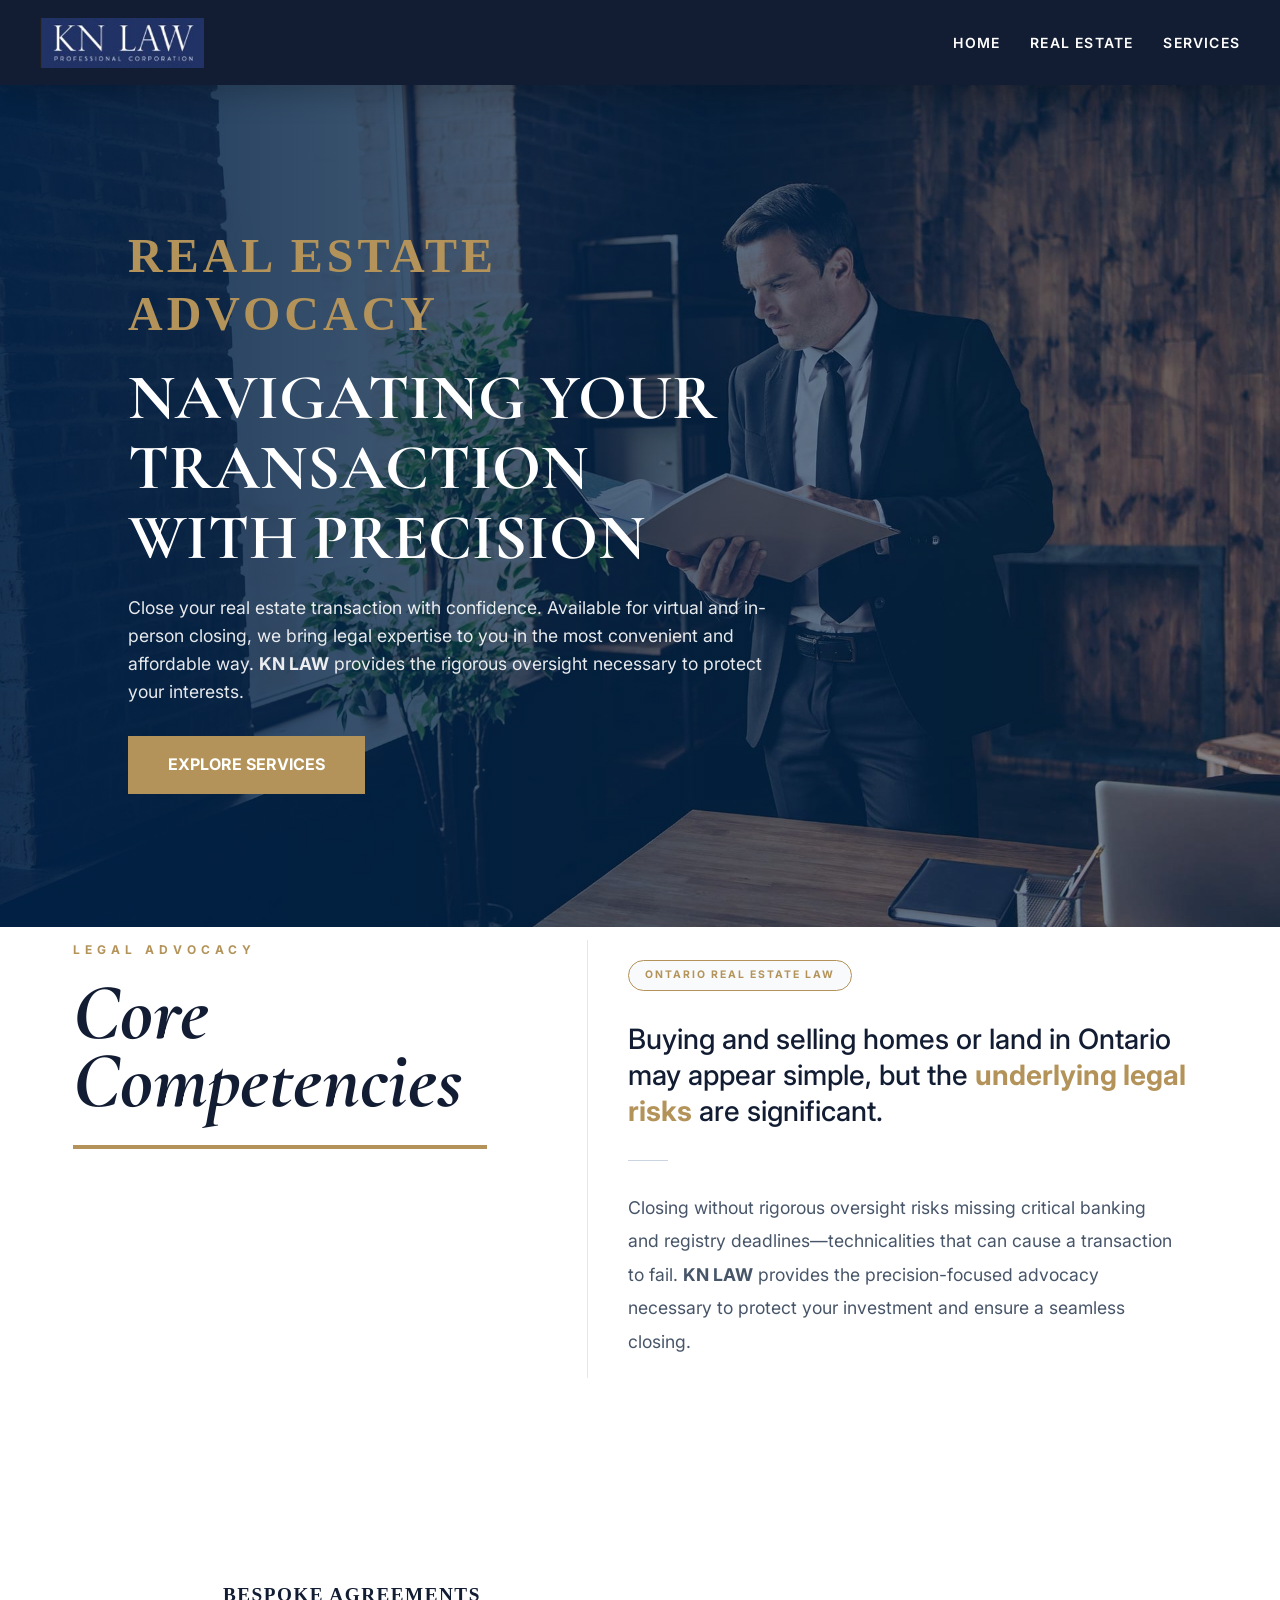
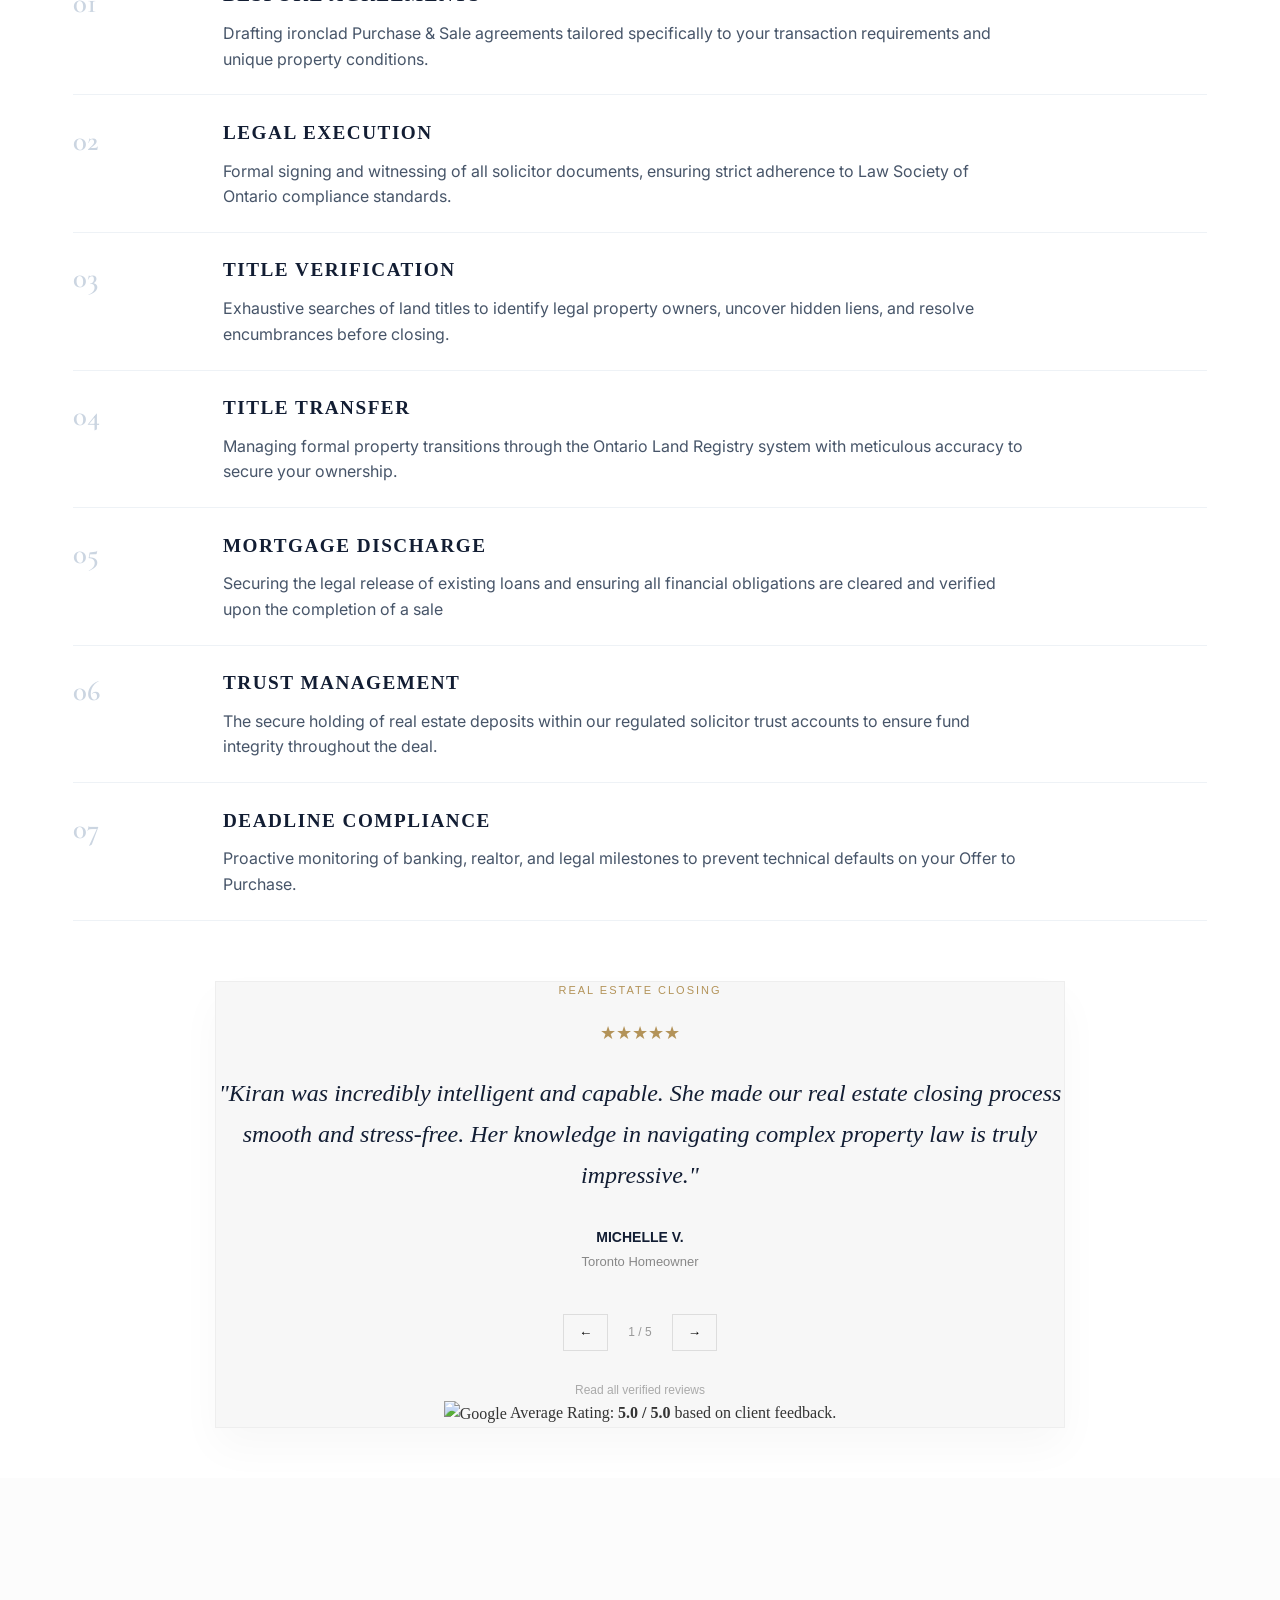
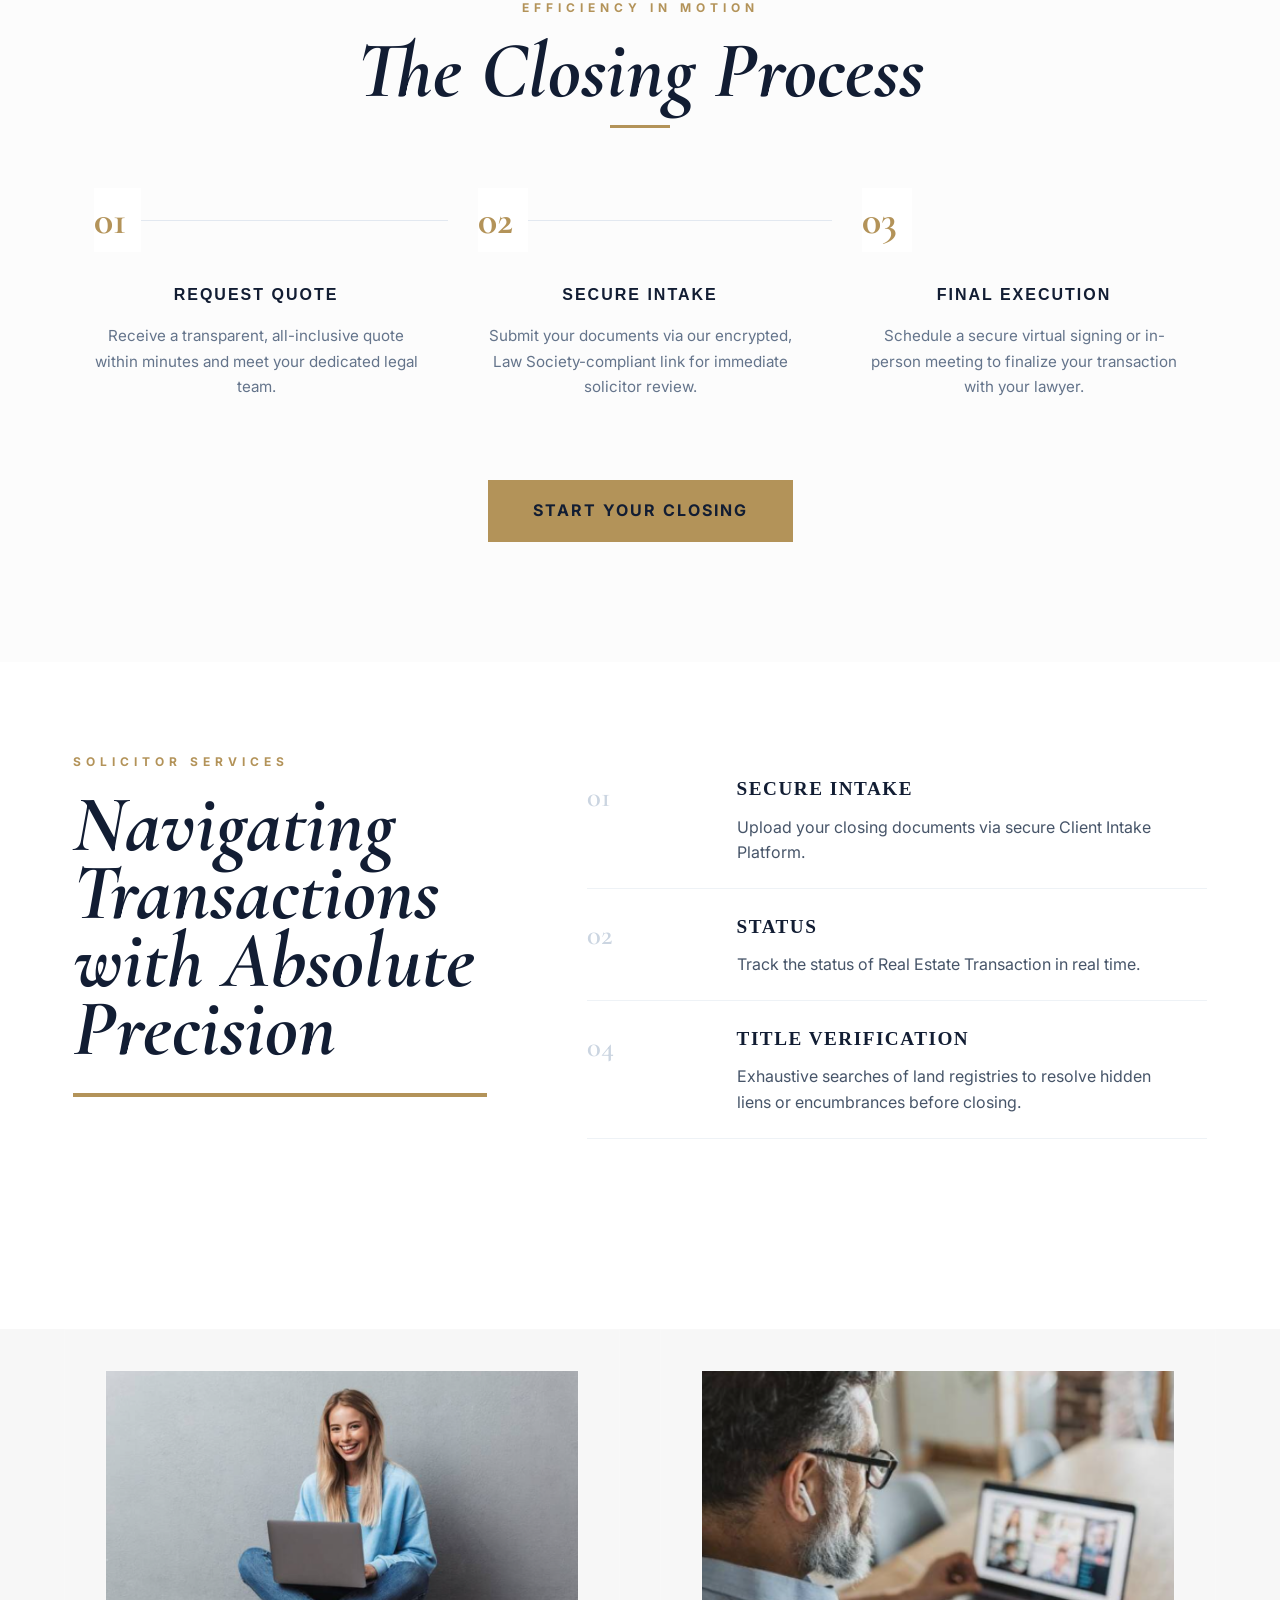
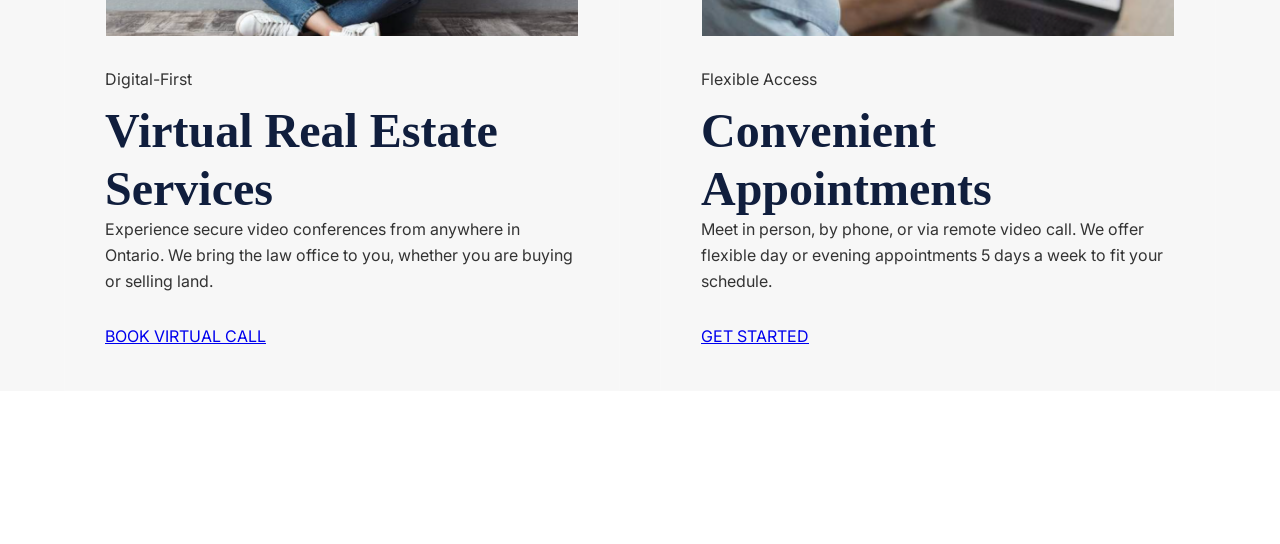
==== realEstate.html @ 0f87c7c1 "Add files via upload" ====
<!DOCTYPE html>
<html lang="en">
   <head>
      <meta charset="UTF-8">
    <meta name="viewport" content="width=device-width, initial-scale=1.0">
      <title>Real Estate | KN LAW | Advocacy & Solicitor Services</title>
      <link rel="stylesheet" href="realEstate.css">
      <link href="https://fonts.googleapis.com/css2?family=Cormorant+Garamond:ital,wght@0,600;1,600&family=Inter:wght@300;400;600;700&display=swap" rel="stylesheet">
   </head>
   <body>

<nav class="solid-navbar">
    <div class="nav-elite-container">
        <a href="index.html" class="nav-brand">
            <img src="newLogo.png" alt="KN Law" class="nav-elite-logo">
        </a>
        <div class="nav-menu-group" id="navigation-hub">
            <ul class="nav-links-horizontal">
                <li><a href="index.html" class="nav-item-elite">Home</a></li>
                <li><a href="realEstate.html" class="nav-item-elite active">Real Estate</a></li>
                <li><a href="services.html" class="nav-item-elite">Services</a></li>
            </ul>
        </div>
        <div class="menu-toggle" id="mobile-trigger">
            <span class="bar"></span>
            <span class="bar"></span>
            <span class="bar"></span>
        </div>
    </div>
</nav>

      <section class="hero-container">
         <div class="hero-image-wrapper" style="background-image: url('image.jpg');">
            <div class="hero-overlay">
               <div class="hero-text-content">
                  <h2 class="gold-subtitle">REAL ESTATE ADVOCACY</h2>
                  <h1 class="hero-title">NAVIGATING YOUR TRANSACTION <br> WITH PRECISION</h1>
                  <p class="hero-description">
                     Close your real estate transaction with confidence. Available for virtual and in-person closing, we bring legal expertise to you in the most convenient and affordable way.
                     <strong>KN LAW</strong> provides the rigorous oversight necessary to protect your interests.
                  </p>
                  <a href="#services" class="cta-button">EXPLORE SERVICES</a>
               </div>
            </div>
         </div>
      </section>
      
     <section id="services" class="premium-services">
    <div class="editorial-container">
        
      <div class="service-intro-grid">
    <div class="intro-left">
        <div class="sticky-title-wrap">
            <span class="eyebrow-accent">Legal Advocacy</span>
            <h2 class="main-title-large">Core <br>Competencies</h2>
            <div class="gold-accent-bar"></div>
        </div>
    </div>

    <div class="intro-right">
        <div class="manifesto-box">
            <div class="legal-disclaimer-pill">Ontario Real Estate Law</div>
            <p class="manifesto-lead">
                Buying and selling homes or land in Ontario may appear simple, but the <span class="text-highlight">underlying legal risks</span> are significant.
            </p>
            <div class="manifesto-divider"></div>
            <p class="manifesto-detail">
                Closing without rigorous oversight risks missing critical banking and registry deadlines—technicalities that can cause a transaction to fail. 
                <strong>KN LAW</strong> provides the precision-focused advocacy necessary to protect your investment and ensure a seamless closing.
            </p>
        </div>
    </div>
</div>

        <div class="competency-rows">
            <div class="editorial-row">
                <div class="row-meta">
                    <span class="row-num">01</span>
                    <span class="row-label"></span>
                </div>
                <div class="row-body">
                    <h3 class="row-title">Bespoke Agreements</h3>
                    <p class="row-text">Drafting ironclad Purchase & Sale agreements tailored specifically to your transaction requirements and unique property conditions.</p>
                </div>
                <div class="row-indicator"></div>
            </div>

            <div class="editorial-row">
                <div class="row-meta">
                    <span class="row-num">02</span>
                    <span class="row-label"></span>
                </div>
                <div class="row-body">
                    <h3 class="row-title">Legal Execution</h3>
                    <p class="row-text">Formal signing and witnessing of all solicitor documents, ensuring strict adherence to Law Society of Ontario compliance standards.</p>
                </div>
                <div class="row-indicator"></div>
            </div>

            <div class="editorial-row">
                <div class="row-meta">
                    <span class="row-num">03</span>
                    <span class="row-label"></span>
                </div>
                <div class="row-body">
                    <h3 class="row-title">Title Verification</h3>
                    <p class="row-text">Exhaustive searches of land titles to identify legal property owners, uncover hidden liens, and resolve encumbrances before closing.</p>
                </div>
                <div class="row-indicator"></div>
            </div>

            <div class="editorial-row">
                <div class="row-meta">
                    <span class="row-num">04</span>
                    <span class="row-label"></span>
                </div>
                <div class="row-body">
                    <h3 class="row-title">Title Transfer</h3>
                    <p class="row-text">Managing formal property transitions through the Ontario Land Registry system with meticulous accuracy to secure your ownership.</p>
                </div>
                <div class="row-indicator"></div>
            </div>

            <div class="editorial-row">
                <div class="row-meta">
                    <span class="row-num">05</span>
                    <span class="row-label"></span>
                </div>
                <div class="row-body">
                    <h3 class="row-title">Mortgage Discharge</h3>
                    <p class="row-text">Securing the legal release of existing loans and ensuring all financial obligations are cleared and verified upon the completion of a sale</p>
                </div>
                <div class="row-indicator"></div>
            </div>
             <div class="editorial-row">
                <div class="row-meta">
                    <span class="row-num">06</span>
                    <span class="row-label"></span>
                </div>
                <div class="row-body">
                    <h3 class="row-title">Trust Management</h3>
                    <p class="row-text">The secure holding of real estate deposits within our regulated solicitor trust accounts to ensure fund integrity throughout the deal.</p>
                </div>
                <div class="row-indicator"></div>
            </div>
            <div class="editorial-row">
                <div class="row-meta">
                    <span class="row-num">07</span>
                    <span class="row-label"></span>
                </div>
                <div class="row-body">
                    <h3 class="row-title">Deadline Compliance</h3>
                    <p class="row-text">Proactive monitoring of banking, realtor, and legal milestones to prevent technical defaults on your Offer to Purchase.</p>
                </div>
                <div class="row-indicator"></div>
            </div>
        </div>
    </div>
</section>

<section class="kn-review-wrapper">
    <div class="kn-slider">
    <div class="kn-slide active">

        <div class="kn-badge">Real Estate Closing</div>
        <div class="kn-stars">★★★★★</div>
        <p class="kn-quote">"Kiran was incredibly intelligent and capable. She made our real estate closing process smooth and stress-free. Her knowledge in navigating complex property law is truly impressive."</p>
        <div class="kn-author">
            <strong>Michelle V.</strong>
            <span>Toronto Homeowner</span>
        </div>
    </div>

    <div class="kn-slide">
        <div class="kn-badge">Client Support</div>
        <div class="kn-stars">★★★★★</div>
        <p class="kn-quote">"The team showed an exceptional service attitude. They were patient, attentive, and showed genuine concern for our best interests throughout the entire legal process."</p>
        <div class="kn-author">
            <strong>Robert & Sarah H.</strong>
            <span>First-time Buyers</span>
        </div>
    </div>

    <div class="kn-slide">
        <div class="kn-badge">Legal Consultation</div>
        <div class="kn-stars">★★★★★</div>
        <p class="kn-quote">"Transparent pricing with no hidden charges. We walked out of our meeting with complete peace of mind, knowing exactly what we were paying for. Highly professional."</p>
        <div class="kn-author">
            <strong>James L.</strong>
            <span>Property Investor</span>
        </div>
    </div>

    <div class="kn-slide">
        <div class="kn-badge">Transaction Management</div>
        <div class="kn-stars">★★★★★</div>
        <p class="kn-quote">"Outstanding communication. Every email was answered promptly, and they kept us updated at every stage of our closing. You aren't just a file number here."</p>
        <div class="kn-author">
            <strong>David P.</strong>
            <span>Commercial Client</span>
        </div>
    </div>

    <div class="kn-slide">
        <div class="kn-badge">Verified Client</div>
        <div class="kn-stars">★★★★★</div>
        <p class="kn-quote">"Reliable, professional, and thorough. KN Law Services is easily the most trustworthy firm I've worked with in Ontario for real estate matters."</p>
        <div class="kn-author">
            <strong>Elena M.</strong>
            <span>Brampton, ON</span>
        </div>
    </div>
</div>

    <div class="kn-nav">
        <button id="prev" aria-label="Previous">←</button>
        <span id="slide-number">1 / 5</span>
        <button id="next" aria-label="Next">→</button>
    </div>

    <a href="https://knlegalservices.com/about-kn-law-real-estate/" class="kn-source-link">
        Read all verified reviews
    </a>
    <div class="review-verification">
    <img src="google-logo.png" alt="Google" style="width:20px; vertical-align:middle;">
    <span>Average Rating: <strong>5.0 / 5.0</strong> based on client feedback.</span>
    <br>
</div>
</section>

     <section class="process-section">
    <div class="editorial-container">
        <div class="center-head">
            <span class="eyebrow-accent">Efficiency in Motion</span>
            <h2 class="main-title-large center-text">The Closing Process</h2>
            <div class="gold-line-center"></div>
        </div>

        <div class="process-timeline-grid">
            <div class="p-card-premium">
                <div class="p-header">
                    <span class="p-number">01</span>
                    <div class="p-connector"></div>
                </div>
                <div class="p-body">
                    <h4 class="p-title">Request Quote</h4>
                    <p class="p-text">Receive a transparent, all-inclusive quote within minutes and meet your dedicated legal team.</p>
                </div>
            </div>

            <div class="p-card-premium">
                <div class="p-header">
                    <span class="p-number">02</span>
                    <div class="p-connector"></div>
                </div>
                <div class="p-body">
                    <h4 class="p-title">Secure Intake</h4>
                    <p class="p-text">Submit your documents via our encrypted, Law Society-compliant link for immediate solicitor review.</p>
                </div>
            </div>

            <div class="p-card-premium">
                <div class="p-header">
                    <span class="p-number">03</span>
                </div>
                <div class="p-body">
                    <h4 class="p-title">Final Execution</h4>
                    <p class="p-text">Schedule a secure virtual signing or in-person meeting to finalize your transaction with your lawyer.</p>
                </div>
            </div>
        </div>

        <div class="cta-area-centered">
            <a href="#contact" class="btn-gold-filled">START YOUR CLOSING</a>
        </div>
    </div>
</section>

<section id="services" class="premium-services">
    <div class="editorial-container">
        <div class="service-intro-grid">
            <div class="intro-left">
                <span class="eyebrow-accent">Solicitor Services</span>
                <h2 class="main-title-large">Navigating Transactions <br>with Absolute Precision</h2>
                <div class="gold-accent-bar"></div>
            </div>
            
            <div class="competency-list-wrap">
                <div class="editorial-row">
                    <div class="row-meta"><span class="row-num">01</span></div>
                    <div class="row-body">
                        <h3 class="row-title">Secure Intake</h3>
                        <p class="row-text">Upload your closing documents via secure Client Intake Platform.</p>
                    </div>
                    <div class="row-indicator"></div>
                </div>

                <div class="editorial-row">
                    <div class="row-meta"><span class="row-num">02</span></div>
                    <div class="row-body">
                        <h3 class="row-title">Status</h3>
                        <p class="row-text">Track the status of Real Estate Transaction in real time.</p>
                    </div>
                    <div class="row-indicator"></div>
                </div>

                <div class="editorial-row">
                    <div class="row-meta"><span class="row-num">04</span></div>
                    <div class="row-body">
                        <h3 class="row-title">Title Verification</h3>
                        <p class="row-text">Exhaustive searches of land registries to resolve hidden liens or encumbrances before closing.</p>
                    </div>
                    <div class="row-indicator"></div>
                </div>
            </div>
        </div>
    </div>
</section>
<section id="virtual-services" class="appointments-section">
    <div class="editorial-container">
        <div class="appointment-dual-grid">
            
            <div class="appointment-card virtual-focus">
                <div class="card-img-wrap">
                    <img src="Virtual .png" alt="Virtual Real Estate Services" class="card-feature-img">
                </div>
                <div class="card-body-content">
                    <div class="card-badge">Digital-First</div>
                    <h2 class="card-title">Virtual Real Estate Services</h2>
                    <p class="card-text">
                        Experience secure video conferences from anywhere in Ontario. We bring the law office to you, whether you are buying or selling land.
                    </p>
                    <a href="#contact" class="btn-gold-outline">BOOK VIRTUAL CALL</a>
                </div>
            </div>

            <div class="appointment-card schedule-focus">
                <div class="card-img-wrap">
                    <img src="Convenient .png" alt="Convenient Legal Appointments" class="card-feature-img">
                </div>
                <div class="card-body-content">
                    <div class="card-badge">Flexible Access</div>
                    <h2 class="card-title">Convenient Appointments</h2>
                    <p class="card-text">
                        Meet in person, by phone, or via remote video call. We offer flexible day or evening appointments 5 days a week to fit your schedule.
                    </p>
                    <a href="#contact" class="btn-gold-outline">GET STARTED</a>
                </div>
            </div>
        </div>
    </div>
</section>

      <script src="realEstate.js"></script>
   </body>
</html>
---- realEstate.css ----
/* 1. BRAND VARIABLES & RESET */
:root {
    --kn-navy: #002147;
    --kn-gold: #c5a059;
    --kn-white: #ffffff;
    --kn-bg: #f8fafc;
    --kn-border: #e2e8f0;
    --text-muted: #64748b;
}

* {
    box-sizing: border-box;
}

body { 
    margin: 0; 
    padding: 0; 
    font-family: 'Inter', sans-serif; 
    color: var(--kn-navy); 
    line-height: 1.6; 
    overflow-x: hidden;
}
/* --- RESPONSIVE REFINEMENTS --- */
/* --- SYSTEM STATES --- */

/* Scrolled Navbar Style */
.solid-navbar.scrolled {
    background: rgba(0, 33, 71, 0.98) !important;
    box-shadow: 0 10px 30px rgba(0,0,0,0.2) !important;
}

/* Mobile Menu Slide-in */
@media (max-width: 768px) {
    #navigation-hub {
        position: fixed;
        top: 85px;
        right: -100%; /* Hidden off-screen */
        width: 100%;
        height: calc(100vh - 85px);
        background: var(--kn-navy);
        transition: 0.4s cubic-bezier(0.16, 1, 0.3, 1);
        display: block !important;
    }

    #navigation-hub.active {
        right: 0; /* Slides into view */
    }

    .nav-links-horizontal {
        flex-direction: column;
        padding: 40px;
        gap: 25px;
    }
}

/* Hamburger to X Animation */
.menu-toggle.is-active .bar:nth-child(2) { opacity: 0; }
.menu-toggle.is-active .bar:nth-child(1) { transform: translateY(8px) rotate(45deg); }
.menu-toggle.is-active .bar:nth-child(3) { transform: translateY(-8px) rotate(-45deg); }
@media (max-width: 768px) {
    /* Prevent the 5rem title from overflowing the screen width */
    .main-title-large {
        font-size: 2.8rem !important;
        line-height: 1.1 !important;
    }

    /* Stack the Editorial Rows vertically for better readability */
    .editorial-row {
        grid-template-columns: 1fr !important; /* Change from 80px 1fr */
        padding: 30px 20px !important;
        gap: 10px !important;
    }

    /* Adjust the row number and label for mobile */
    .row-meta {
        flex-direction: row !important;
        align-items: center !important;
        gap: 15px !important;
        margin-bottom: 10px !important;
    }

    /* Ensure the Hero section text isn't too cramped */
    .hero-overlay {
        padding: 0 5% !important;
        justify-content: center !important;
        text-align: center !important;
    }

    /* Adjust Process Timeline spacing */
    .p-card-premium {
        padding: 0 0 40px 0 !important;
        border-bottom: 1px solid var(--kn-border) !important;
    }
    
    .p-card-premium:last-child {
        border-bottom: none !important;
    }
}

/* Fix for very small devices (iPhone SE, etc) */
@media (max-width: 380px) {
    .main-title-large {
        font-size: 2.2rem !important;
    }
    
    .cta-button, .btn-gold-filled {
        width: 100% !important;
        text-align: center !important;
    }
}
/* 2. NAVIGATION (Fixed & Solid) */
.solid-navbar { 
    width: 100%; 
    height: 85px; 
    background: var(--kn-navy); 
    position: fixed; 
    top: 0; 
    z-index: 10000; 
    display: flex; 
    align-items: center; 
    box-shadow: 0 4px 20px rgba(0,0,0,0.1);
}

.nav-elite-container { 
    max-width: 1300px; 
    width: 100%; 
    margin: 0 auto; 
    padding: 0 40px; 
    display: flex; 
    justify-content: space-between; 
    align-items: center; 
}

.nav-elite-logo { height: 50px; width: auto; }

.nav-links-horizontal { 
    display: flex; 
    list-style: none; 
    gap: 35px; 
    margin: 0; 
    padding: 0; 
}

.nav-item-elite { 
    color: white; 
    text-decoration: none; 
    font-weight: 600; 
    font-size: 13px; 
    text-transform: uppercase; 
    letter-spacing: 1.2px; 
    transition: 0.3s ease;
}

.nav-item-elite:hover, .nav-item-elite.active { color: var(--kn-gold); }

/* 3. HERO SECTION */
.hero-container { 
    height: 85vh; 
    margin-top: 85px; 
    position: relative; 
}

.hero-image-wrapper { 
    height: 110%; 
    background-image: url('hehe.jpg'); /* Ensure this file exists */
    background-size: cover; 
    background-position: center; 
}

.hero-overlay { 
    height: 100%; 
    background: linear-gradient(90deg, rgba(0,33,71,0.9) 0%, rgba(0,33,71,0.4) 100%); 
    display: flex; 
    align-items: center; 
    padding: 0 10%; 
}

.hero-text-content { max-width: 650px; color: white; }

.gold-subtitle { 
    color: var(--kn-gold)!important; 
    letter-spacing: 4px; 
    font-size: 0.9rem; 
    font-weight: 700;
}

.hero-title { 
    font-family: 'Cormorant Garamond', serif; 
    font-size: clamp(2.5rem, 5vw, 4rem); 
    line-height: 1.1; 
    margin: 20px 0; 
}

.hero-description { font-size: 1.1rem; opacity: 0.9; margin-bottom: 30px; }

.cta-button { 
    background: var(--kn-gold); 
    color: white; 
    padding: 16px 40px; 
    text-decoration: none; 
    font-weight: 700; 
    display: inline-block;
    transition: 0.3s;
}

.cta-button:hover { background: #a68546; transform: translateY(-2px); }

/* 4. SERVICES GRID (Compact & Professional) */
.compact-services { padding: 100px 10%; background: var(--kn-white); }

.grid-container { 
    display: grid; 
    grid-template-columns: repeat(2, 1fr); 
    gap: 40px; 
    max-width: 1100px;
    margin: 0 auto;
}

.grid-item { 
    border-left: 2px solid var(--kn-border); 
    padding: 15px 30px; 
    transition: 0.3s; 
}

.grid-item:hover { border-left-color: var(--kn-gold); background: #fcfcfc; }

.item-num { 
    font-family: 'Cormorant Garamond', serif; 
    font-size: 1.5rem; 
    color: var(--kn-gold); 
    font-weight: 700;
    margin-right: 15px; 
}

.item-title { font-size: 1rem; text-transform: uppercase; letter-spacing: 1px; font-weight: 700; }

.item-text { font-size: 0.9rem; color: var(--text-muted); margin-top: 5px; }

.highlight-small { 
    background: var(--kn-navy); 
    color: white; 
    padding: 30px; 
    border-radius: 4px; 
    border-left: 4px solid var(--kn-gold);
}

.highlight-small .item-text-light { color: rgba(255,255,255,0.7); font-size: 0.9rem; }

/* 5. HOW IT WORKS (Process) */
.process-section { padding: 100px 10%; text-align: center; background: var(--kn-bg); }

.center-head h2 { font-family: 'Cormorant Garamond', serif; font-size: 2.8rem; margin-bottom: 10px; }

.gold-line { width: 60px; height: 3px; background: var(--kn-gold); margin: 0 auto 50px; }

.process-grid { 
    display: grid; 
    grid-template-columns: repeat(3, 1fr); 
    gap: 40px; 
    max-width: 1200px; 
    margin: 0 auto;
}

.p-card { position: relative; padding: 20px; }

.p-icon { 
    font-size: 4rem; 
    font-family: 'Cormorant Garamond', serif; 
    color: var(--kn-navy); 
    opacity: 0.05; 
    font-weight: 700; 
    position: absolute;
    top: -10px;
    left: 50%;
    transform: translateX(-50%);
}

.p-card h4 { font-size: 1.3rem; margin-bottom: 15px; position: relative; }

.p-card p { font-size: 0.95rem; color: var(--text-muted); }

/* 6. RESPONSIVE ADJUSTMENTS */
@media (max-width: 992px) {
    .grid-container, .process-grid { grid-template-columns: 1fr; }
    .hero-title { font-size: 2.5rem; }
}
/* --- PREMIUM SERVICES: MANDATORY OVERRIDES --- */

/* Container & Intro Layout */
.premium-services { 
    padding: 10px  !important; 
    background: #ffffff !important; 
}

.editorial-container { 
    max-width: 1300px !important; 
    margin: 0 auto !important; 
    padding: 0 5% !important; 
}

.service-intro-grid {
    display: grid !important;
    grid-template-columns: 1fr 1.2fr !important;
    gap: 80px !important;
    margin-bottom: 100px !important;
    align-items: start !important;
}

.eyebrow-accent {
    color: var(--kn-gold) !important;
    text-transform: uppercase !important;
    letter-spacing: 4px !important;
    font-weight: 700 !important;
    font-size: 0.8rem !important;
    display: block !important;
    margin-bottom: 20px !important;
}

.main-title-large {
    font-family: 'Cormorant Garamond', serif !important;
    font-size: 4.5rem !important;
    line-height: 0.95 !important;
    color: var(--kn-navy) !important;
    margin: 0 !important;
}

.manifesto-box { padding-top: 40px !important; }

.manifesto-lead { 
    font-size: 1.4rem !important; 
    color: var(--kn-navy) !important; 
    font-weight: 600 !important; 
    line-height: 1.4 !important; 
    margin-bottom: 20px !important; 
}

.manifesto-detail { 
    font-size: 1.05rem !important; 
    color: #64748b !important; 
    line-height: 1.8 !important; 
}

/* The Competency Rows */
.editorial-row {
    display: grid !important;
    grid-template-columns: 150px 1fr 20px !important;
    padding: 45px 0 !important;
    border-bottom: 1px solid #eef2f6 !important;
    transition: all 0.4s cubic-bezier(0.16, 1, 0.3, 1) !important;
    position: relative !important;
}

.editorial-row:hover {
    padding-left: 30px !important;
    background: #fcfdfe !important;
}

/* Row Meta */
.row-meta { 
    display: flex !important; 
    flex-direction: column !important; 
    gap: 5px !important; 
}

.row-num { 
    font-family: 'Cormorant Garamond', serif !important; 
    font-size: 1.8rem !important; 
    color: #cbd5e1 !important; 
    font-weight: 600 !important; 
}

.row-label { 
    font-size: 0.7rem !important; 
    text-transform: uppercase !important; 
    letter-spacing: 2px !important; 
    color: #94a3b8 !important; 
    font-weight: 700 !important; 
}

.editorial-row:hover .row-num { 
    color: var(--kn-gold) !important; 
}

/* Row Body */
.row-title { 
    font-size: 1.2rem !important; 
    text-transform: uppercase !important; 
    letter-spacing: 1.5px !important; 
    margin: 0 0 10px 0 !important; 
    font-weight: 700 !important; 
    color: var(--kn-navy) !important; 
}

.row-text { 
    font-size: 1rem !important; 
    color: #475569 !important; 
    margin: 0 !important; 
    max-width: 800px !important; 
}

/* Row Indicator */
.row-indicator { 
    width: 4px !important; 
    height: 0% !important; 
    background: var(--kn-gold) !important; 
    transition: 0.4s !important; 
    position: absolute !important; 
    left: 0 !important; 
    top: 0 !important; 
}

.editorial-row:hover .row-indicator { 
    height: 100% !important; 
}

/* Deadline Compliance Highlight */
.highlight-navy { 
    background: var(--kn-navy) !important; 
    border-bottom: none !important; 
    padding: 50px 30px !important; 
    margin-top: 20px !important; 
}

.highlight-navy .row-num { color: var(--kn-gold) !important; }
.white { color: #ffffff !important; }
.white-muted { color: rgba(255,255,255,0.7) !important; }
.gold-bg { background: var(--kn-gold) !important; }

/* Mobile Optimization */
@media (max-width: 992px) {
    .service-intro-grid { 
        grid-template-columns: 1fr !important; 
        gap: 40px !important; 
    }
    .main-title-large { 
        font-size: 3rem !important; 
    }
    .editorial-row { 
        grid-template-columns: 80px 1fr !important; 
    }
    .row-label { 
        display: none !important;
     }
}
/* Intro Grid Structure */
.service-intro-grid {
    display: grid !important;
    grid-template-columns: 0.8fr 1.2fr !important; /* Asymmetrical balance */
    gap: 100px !important;
    margin-bottom: 120px !important;
    margin-top: 20px;
    align-items: start !important;
    padding: 60px 0 !important;
}

/* Left Sidebar Styles */
.intro-left {
    position: sticky !important;
    top: 150px !important;
}

.eyebrow-accent {
    color: var(--kn-gold) !important;
    text-transform: uppercase !important;
    letter-spacing: 5px !important;
    font-weight: 700 !important;
    font-size: 0.75rem !important;
    margin-bottom: 20px !important;
    display: block !important;
}

.main-title-large {
    font-family: 'Cormorant Garamond', serif !important;
    font-size: 5rem !important; /* Larger for authority */
    line-height: 0.85 !important;
    color: var(--kn-navy) !important;
    margin: 0 !important;
    font-style: italic; /* Adds a touch of traditional solicitor class */
}

.gold-accent-bar {
    height: 4px !important;
    background: var(--kn-gold) !important;
    margin-top: 30px !important;
}

/* Right Content Styles */
.manifesto-box {
    padding: 20px 0 20px 40px !important;
    border-left: 1px solid #e2e8f0 !important; /* The subtle "Legal Line" */
}

.legal-disclaimer-pill {
    display: inline-block !important;
    padding: 6px 16px !important;
    background: var(--kn-bg) !important;
    color: var(--kn-gold) !important;
    border: 1px solid var(--kn-gold) !important;
    font-size: 0.65rem !important;
    font-weight: 700 !important;
    text-transform: uppercase !important;
    letter-spacing: 2px !important;
    margin-bottom: 30px !important;
    border-radius: 50px !important;
}

.manifesto-lead {
    font-size: 1.75rem !important; /* Punchy and readable */
    color: var(--kn-navy) !important;
    font-weight: 500 !important;
    line-height: 1.3 !important;
    margin-bottom: 30px !important;
}

.text-highlight {
    color: var(--kn-gold) !important;
    font-weight: 700 !important;
}

.manifesto-divider {
    width: 40px !important;
    height: 1px !important;
    background: #cbd5e1 !important;
    margin-bottom: 30px !important;
}

.manifesto-detail {
    font-size: 1.1rem !important;
    color: #475569 !important;
    line-height: 1.9 !important;
    max-width: 550px !important;
}

/* Mobile Responsive Fix */
@media (max-width: 1024px) {
    .service-intro-grid {
        grid-template-columns: 1fr !important;
        gap: 50px !important;
    }
    .manifesto-box {
        padding-left: 0 !important;
        border-left: none !important;
        border-top: 1px solid #e2e8f0 !important;
        padding-top: 40px !important;
    }
    .main-title-large {
        font-size: 3.5rem !important;
    }
}
/* --- DIMENSION & SYMMETRY FIXES --- */

.appointment-dual-grid {
    display: grid !important;
    grid-template-columns: 1fr 1fr !important;
    gap: 40px !important;
    align-items: stretch !important; /* Forces cards to be equal height */
}

.appointment-card {
    display: flex !important;
    flex-direction: column !important;
    padding: 40px !important; /* Slightly reduced for better inner symmetry */
    background: rgba(255, 255, 255, 0.03) !important;
    border: 1px solid rgba(255, 255, 255, 0.1) !important;
    height: 100% !important; /* Ensures background fills the grid space */
}

.card-img-wrap {
    width: 100% !important;
    /* This creates a perfect professional landscape ratio (16:9) */
    aspect-ratio: 16 / 9 !important; 
    overflow: hidden !important;
    margin-bottom: 30px !important;
    border: 1px solid rgba(255, 255, 255, 0.1) !important;
}

.card-feature-img {
    width: 100% !important;
    height: 100% !important;
    object-fit: cover !important; /* Crops image to fill the 16:9 frame without stretching */
    display: block !important;
}

.card-body-content {
    flex-grow: 1 !important; /* Pushes the button to the bottom if text is short */
    display: flex !important;
    flex-direction: column !important;
}

.card-text {
    flex-grow: 1 !important; /* Ensures the gap between text and button is uniform */
    margin-bottom: 30px !important;
}

.card-footer {
    margin-top: auto !important; /* Anchors button to the bottom of the card */
}

/* Maintain mobile stack */
@media (max-width: 992px) {
    .appointment-dual-grid {
        grid-template-columns: 1fr !important;
    }
    .card-img-wrap {
        aspect-ratio: 4 / 3 !important; /* Slightly taller on mobile for better visibility */
    }
}

/* --- PROCESS SECTION UPGRADES --- */
.process-section { padding: 120px 0 !important; background: #fcfcfc !important; }

.center-text { text-align: center !important; }
.gold-line-center { 
    width: 60px !important; 
    height: 3px !important; 
    background: var(--kn-gold) !important; 
    margin: 20px auto 60px !important; 
}

.process-timeline-grid {
    display: grid !important;
    grid-template-columns: repeat(3, 1fr) !important;
    gap: 0 !important; /* Items connected by the line */
    margin-bottom: 80px !important;
}

.p-card-premium { padding: 0 30px !important; position: relative !important; }

.p-header { 
    display: flex !important; 
    align-items: center !important; 
    margin-bottom: 30px !important; 
}

.p-number {
    font-family: 'Cormorant Garamond', serif !important;
    font-size: 2.5rem !important;
    font-weight: 700 !important;
    color: var(--kn-gold) !important;
    background: white !important;
    z-index: 2 !important;
    padding-right: 15px !important;
}

.p-connector {
    flex-grow: 1 !important;
    height: 1px !important;
    background: #e2e8f0 !important;
    margin-right: -30px !important;
}

.p-title {
    font-family: 'Montserrat', sans-serif !important;
    text-transform: uppercase !important;
    letter-spacing: 2px !important;
    font-size: 1rem !important;
    font-weight: 800 !important;
    color: var(--kn-navy) !important;
    margin-bottom: 15px !important;
}

.p-text { color: #64748b !important; line-height: 1.7 !important; font-size: 0.95rem !important; }

/* --- COMPETENCY SECTION REFINEMENT --- */
.highlight-navy-row {
    background: var(--kn-navy) !important;
    margin-top: 20px !important;
    border-radius: 4px !important;
    padding: 40px !important;
}

.white-text { color: #ffffff !important; }
.white-muted { color: rgba(255,255,255,0.7) !important; }
.gold-text { color: var(--kn-gold) !important; }

.cta-area-centered { text-align: center !important; }
.btn-gold-filled {
    background: var(--kn-gold) !important;
    color: var(--kn-navy) !important;
    padding: 18px 45px !important;
    font-weight: 700 !important;
    letter-spacing: 2px !important;
    text-decoration: none !important;
    display: inline-block !important;
    transition: 0.3s !important;
}

.btn-gold-filled:hover { transform: translateY(-3px) !important; box-shadow: 0 10px 20px rgba(0,0,0,0.1) !important; }

/* Mobile Compatibility */
@media (max-width: 992px) {
    .process-timeline-grid { grid-template-columns: 1fr !important; gap: 50px !important; }
    .p-connector { display: none !important; }
}

/* Layout for the body to include icons */
.body-flex {
    display: flex !important;
    justify-content: space-between !important;
    align-items: center !important;
    gap: 20px !important;
}

.text-side { flex: 1 !important; }

/* Icon Styling and Splicing */
.icon-side {
    width: 80px !important;
    height: 80px !important;
    display: flex !important;
    justify-content: center !important;
    align-items: center !important;
    overflow: hidden !important;
}

.competency-icon {
    height: 40px !important; /* Adjust based on icon size */
    width: auto !important;
    filter: grayscale(100%) brightness(0.5) !important; /* Makes icons look premium navy/black */
    transition: 0.4s ease !important;
}

/* Hover effect: Turn icon Gold when row is hovered */
.editorial-row:hover .competency-icon {
    filter: none !important;
    transform: scale(1.1) !important;
}

/* Splicing the Icons from the single image file */
/* If you are using the individual icons, ignore the 'object-position' below */
.shift-middle { object-position: -85px 0 !important; } /* Adjust these px to line up your specific icons */
.shift-right { object-position: -170px 0 !important; }

/* Desktop Spacing */
.editorial-row {
    padding: 30px 0 !important;
    border-bottom: 1px solid #eef2f6 !important;
}

@media (max-width: 768px) {
    .body-flex { flex-direction: column-reverse !important; align-items: flex-start !important; }
    .icon-side { margin-bottom: 15px !important; }
}
:root {
    --kn-navy: #002147;
    --kn-gold: #c5a059;
    --kn-gold-dark: #a68446;
    --kn-white: #ffffff;
    --kn-charcoal: #333333;
    --kn-bg-soft: #f7f7f7;
    --kn-text-main: #333333;
    --kn-text-muted: #666666;
    --kn-shadow: 0 20px 40px rgba(0, 0, 0, 0.05);
    --kn-shadow-lg: 0 25px 50px -12px rgba(0, 0, 0, 0.15);
    --kn-transition: all 0.3s cubic-bezier(0.4, 0, 0.2, 1);
    --kn-radius: 4px;
    --kn-hero-overlay: linear-gradient(rgba(0, 33, 71, 0.85), rgba(0, 33, 71, 0.7));
    --section-spacing: 40px;
    --container-padding: 20px;
    --nav-solid-bg: #002147;
    --nav-item-color: #ffffff;
    --nav-accent-gold: #c5a059;
    --nav-height-fixed: 85px
    --primary-dark: #1a252f;
    --gold: #c5a059;
    --gold-hover: #b38f4d;
    --light-gray: #f8f9fa;
    --text-main: #333;
    --white: #ffffff;

}
/* --- GLOBAL MOBILE FIXES --- */
@media (max-width: 992px) {
    /* This ensures the menu stays hidden until 'active' is added */
    .nav-menu-group {
        position: fixed !important;
        right: -100% !important; 
        top: 85px !important;
        flex-direction: column !important;
        background-color: var(--kn-navy) !important;
        width: 100% !important;
        height: calc(100vh - 85px) !important;
        transition: 0.4s ease-in-out !important;
        z-index: 9999 !important;
    }

    /* This is the missing piece that brings the menu onto the screen */
    .nav-menu-group.active {
        right: 0 !important;
    }
}
/* 1. Mobile Navigation & Hamburger */
.menu-toggle {
    display: none;
    flex-direction: column;
    cursor: pointer;
    gap: 6px;
    z-index: 10001;
}

.bar {
    width: 25px;
    height: 3px;
    background-color: var(--kn-white);
    transition: 0.3s ease;
}

@media (max-width: 992px) {
    .menu-toggle { display: flex !important; }

    .nav-menu-group {
        position: fixed !important;
        right: -100% !important; /* Start off-screen */
        top: 85px !important;
        flex-direction: column !important;
        background-color: var(--kn-navy) !important;
        width: 100% !important;
        height: calc(100vh - 85px) !important;
        transition: 0.4s cubic-bezier(0.16, 1, 0.3, 1) !important;
        padding: 40px 0 !important;
        justify-content: flex-start !important;
    }

    .nav-menu-group.active {
        right: 0 !important; /* Slide in */
    }

    .nav-links-horizontal {
        flex-direction: column !important;
        align-items: center !important;
        gap: 30px !important;
    }

    /* Hamburger Animation to 'X' */
    .menu-toggle.is-active .bar:nth-child(2) { opacity: 0; }
    .menu-toggle.is-active .bar:nth-child(1) { transform: translateY(9px) rotate(45deg); }
    .menu-toggle.is-active .bar:nth-child(3) { transform: translateY(-9px) rotate(-45deg); }
}

/* 2. Section Responsiveness */
@media (max-width: 768px) {
    .service-intro-grid, 
    .appointment-dual-grid, 
    .process-timeline-grid {
        grid-template-columns: 1fr !important;
        gap: 40px !important;
    }

    .main-title-large { font-size: 2.8rem !important; }
    
    .editorial-row {
        grid-template-columns: 50px 1fr !important;
        padding: 20px 0 !important;
    }

    .body-flex { flex-direction: column !important; }
    
    .intro-left { position: relative !important; top: 0 !important; text-align: center; }
    
    .hero-title { font-size: 2.2rem !important; }
    
    .p-connector { display: none !important; } /* Remove horizontal lines on vertical stack */
}
.solid-navbar {
    width: 100% !important;
    height:85px;
    background-color: var(--kn-navy) !important;
    position: fixed !important;
    top: 0 !important;
    left: 0 !important;
    z-index: 10000 !important;
    display: flex !important;
    align-items: center !important;
    box-shadow: 0 10px 30px rgba(0, 0, 0, 0.2) !important;
}


.nav-elite-container {
    max-width: 1300px;
    width: 100%;
    margin: 0 auto;
    padding: 0 40px;
    display: flex;
    justify-content: space-between;
    align-items: center;
}
.nav-elite-logo {
    height: 50px !important;
    filter: none !important;
    display: block !important;
    width: auto !important;
    transition: transform .3s ease !important
}
.nav-menu-group {
    display: flex !important;
    align-items: center !important;
    gap: 40px !important
}
.nav-links-horizontal {
    display: flex !important;
    list-style: none !important;
    gap: 30px !important;
    margin: 0 !important;
    padding: 0 !important
}
.nav-item-elite {
    text-decoration: none !important;
    color: var(--kn-white) !important;
    font-weight: 600 !important;
    font-size: 14px !important;
    text-transform: uppercase !important;
    letter-spacing: 1.2px !important;
    transition: color .3s ease !important
}
.nav-item-elite:hover {
    color: var(--kn-gold) !important
}
.menu-toggle {
    display: none;
    flex-direction: column;
    cursor: pointer;
    gap: 6px
}
.bar {
    width: 25px;
    height: 3px;
    background-color: var(--kn-white)
}
@media (max-width:992px) {
    .menu-toggle {
        display: flex !important
    }
    .nav-menu-group {
        position: fixed;
        right: -100%;
        top: 85px;
        flex-direction: column;
        background-color: var(--kn-navy);
        width: 100%;
        transition: .3s;
        padding: 40px 0;
        gap: 30px !important
    }
    .nav-links-horizontal {
        flex-direction: column
    }
}
.hero {
    padding: 180px 0 100px;
    background: var(--kn-hero-overlay), url(backgroundHome.png) center/cover no-repeat !important;
    min-height: 70vh;
    display: flex;
    align-items: center;
    color: var(--kn-white)
}
.hero-content {
    max-width: 700px
}
.hero-eyebrow {
    color: var(--kn-gold);
    font-weight: 800;
    text-transform: uppercase;
    letter-spacing: 3px;
    font-size: .75rem;
    margin-bottom: 1.5rem;
    display: block
}
.hero h1 {
    font-size: clamp(2.5rem, 5vw, 4rem);
    line-height: 1.1;
    margin-bottom: 1.5rem
}
.hero p {
    font-size: 1.2rem;
    opacity: .9;
    font-weight: 300;
    max-width: 550px
}
.btn {
    display: inline-block;
    padding: 1.1rem 2.5rem;
    font-weight: 700;
    text-transform: uppercase;
    letter-spacing: 1px;
    font-size: .85rem;
    text-decoration: none;
    transition: var(--kn-transition);
    border-radius: var(--kn-radius)
}
.btn-gold {
    background: var(--kn-gold);
    color: #fff;
    box-shadow: 0 10px 20px rgba(197, 160, 89, .2)
}
.btn-gold:hover {
    background: var(--kn-gold-dark);
    transform: translateY(-3px);
    box-shadow: 0 15px 30px rgba(197, 160, 89, .3)
}
.about-premium {
    padding: 120px 0;
    background: var(--kn-white)
}
.about-grid {
    display: grid;
    grid-template-columns: 1fr 1.2fr;
    gap: 80px;
    align-items: center
}
.image-stack {
    position: relative
}
.img-main {
    width: 100%;
    border-radius: 8px;
    box-shadow: var(--kn-shadow-lg)
}
.exp-number {
    font-size: 2.5rem;
    font-weight: 800;
    display: block;
    color: var(--kn-gold)
}
.eyebrow-wrapper {
    display: flex;
    align-items: center;
    gap: 15px;
    margin-bottom: 1rem
}
.accent-line {
    width: 40px;
    height: 2px;
    background: var(--kn-gold)
}
.label-gold {
    color: var(--kn-gold);
    text-transform: uppercase;
    font-weight: 800;
    font-size: .75rem;
    letter-spacing: 2px
}
.elite-title {
    font-size: 2.8rem;
    color: var(--kn-navy);
    margin-bottom: 1.5rem
}
.title-sub {
    color: var(--kn-gold);
    font-style: italic;
    font-size: 1.8rem
}
.value-indicators {
    display: flex;
    gap: 15px;
    flex-wrap: wrap;
    margin: 2rem 0
}
.value-pill {
    background: var(--kn-bg-soft);
    padding: 8px 18px;
    border-radius: 50px;
    font-size: .8rem;
    font-weight: 700;
    color: var(--kn-navy);
    border: 1px solid #e2e8f0
}
.section-title {
    font-size: 2.8rem;
    color: var(--kn-navy);
    margin: 1rem 0 1.5rem
}
.process-grid {
    display: grid;
    grid-template-columns: repeat(auto-fit, minmax(250px, 1fr));
    gap: 30px
}
.text-center {
    text-align: center
}
.grid-3 {
    display: grid;
    grid-template-columns: repeat(auto-fit, minmax(280px, 1fr));
    gap: 40px
}
.stat-number {
    font-size: 3.5rem;
    font-weight: 800;
    color: var(--kn-navy)
}
.stat-label {
    letter-spacing: 2px;
    font-weight: 700;
    font-size: .8rem;
    color: var(--kn-gold)
}
.advantage {
    padding: 120px 0;
    background: var(--kn-white)
}
.row {
    display: flex;
    align-items: center;
    gap: 80px;
    margin-bottom: 100px
}
.col {
    flex: 1
}
.img-frame {
    position: relative
}
.img-frame img {
    width: 100%;
    height: 450px;
    object-fit: cover;
    border-radius: 4px
}
.val-num {
    font-size: 5rem;
    color: var(--kn-navy);
    opacity: .08;
    margin-bottom: -35px
}
.benefit-list {
    list-style: none;
    margin-top: 1.5rem
}
.benefit-list li {
    padding: 8px 0 8px 30px;
    position: relative;
    font-weight: 600;
    color: var(--kn-navy)
}
.benefit-list li::before {
    content: '→';
    position: absolute;
    left: 0;
    color: var(--kn-gold)
}
footer {
    background: var(--kn-navy);
    color: #fff;
    padding: 60px 0;
    text-align: center
}
@media (max-width:992px) {
    .nav-links {
        display: none
    }
    .about-grid, .row {
        grid-template-columns: 1fr;
        flex-direction: column;
        text-align: center;
        gap: 50px
    }
    .hero {
        padding: 140px 0 80px;
        text-align: center
    }
    .hero-content {
        margin: 0 auto
    }
    .eyebrow-container, .eyebrow-wrapper {
        justify-content: center
    }
}
* {
    margin: 0;
    padding: 0;
    box-sizing: border-box
}
body {
    font-family: Inter, sans-serif;
    color: var(--text-dark);
    line-height: 1.7;
    overflow-x: hidden
}
.container {
    max-width: 1200px;
    margin: 0 auto;
    padding: 0 5%
}
.navbar {
    position: fixed;
    width: 100%;
    top: 0;
    z-index: 1000;
    background: rgba(255, 255, 255, .95);
    backdrop-filter: blur(10px);
    border-bottom: 1px solid rgba(29, 50, 97, .1);
    padding: 1.2rem 0
}
.logo {
    font-family: 'Playfair Display', serif;
    font-size: 1.6rem;
    font-weight: 800;
    color: var(--kn-navy);
    letter-spacing: -.5px
}
.logo span {
    color: var(--kn-gold)
}
.nav-links {
    display: flex;
    list-style: none;
    gap: 2.5rem
}
.nav-links a {
    text-decoration: none;
    color: var(--kn-navy);
    font-weight: 600;
    font-size: .85rem;
    text-transform: uppercase;
    letter-spacing: 1px;
    transition: var(--transition)
}
.nav-links a:hover {
    color: var(--kn-gold)
}

.btn {
    display: inline-block;
    padding: 1.1rem 2.5rem;
    font-weight: 700;
    text-transform: uppercase;
    letter-spacing: 1px;
    font-size: .85rem;
    text-decoration: none;
    transition: var(--transition);
    border-radius: 4px
}
.btn-gold {
    background: var(--kn-gold);
    color: var(--white);
    box-shadow: 0 10px 20px rgba(197, 160, 89, .2)
}
.btn-gold:hover {
    transform: translateY(-3px);
    box-shadow: 0 15px 30px rgba(197, 160, 89, .3)
}
.about {
    padding: 120px 0;
    background: var(--white)
}
.about-image img {
    width: 100%;
    border-radius: 8px;
    box-shadow: var(--shadow)
}
.about-label {
    color: var(--kn-gold);
    font-weight: 800;
    font-size: .75rem;
    text-transform: uppercase;
    letter-spacing: 2px
}
.about h2 {
    font-family: 'Playfair Display', serif;
    font-size: 2.8rem;
    color: var(--kn-navy);
    margin: 1rem 0 2rem;
    line-height: 1.2
}
.about p {
    color: var(--text-light);
    margin-bottom: 1.5rem
}
.advantage {
    padding: 120px 0;
    background: var(--bg-alt)
}
.row {
    display: flex;
    align-items: center;
    gap: 80px;
    margin-bottom: 120px
}
.col {
    flex: 1
}
.img-frame {
    position: relative
}
.img-frame img {
    width: 100%;
    height: 500px;
    object-fit: cover;
    border-radius: 4px;
    display: block
}
.floating-label {
    position: absolute;
    bottom: 30px;
    right: -20px;
    background: var(--white);
    padding: 20px 30px;
    font-weight: 800;
    color: var(--kn-navy);
    box-shadow: var(--shadow);
    border-left: 5px solid var(--kn-gold);
    text-transform: uppercase
}
.label-left {
    right: auto;
    left: -20px
}
.val-num {
    font-family: 'Playfair Display', serif;
    font-size: 6rem;
    color: var(--kn-navy);
    opacity: .06;
    margin-bottom: -40px
}
.benefit-list {
    list-style: none;
    margin-top: 2rem
}
.benefit-list li {
    padding: .5rem 0 .5rem 30px;
    position: relative;
    font-weight: 600;
    color: var(--kn-navy)
}
.benefit-list li::before {
    content: '→';
    position: absolute;
    left: 0;
    color: var(--kn-gold)
}

.about {
    padding: 120px 0;
    background: var(--white)
}
.about-grid {
    display: grid;
    grid-template-columns: 1fr 1fr;
    gap: 80px;
    align-items: center
}
.about-image img {
    width: 100%;
    border-radius: 4px;
    box-shadow: var(--shadow-lg)
}
.label-gold {
    color: var(--kn-gold);
    text-transform: uppercase;
    font-weight: 800;
    font-size: .75rem;
    letter-spacing: 2px
}
.process {
    padding: 120px 0;
    background: var(--bg-light);
    text-align: center
}
.process-grid {
    display: grid;
    grid-template-columns: repeat(auto-fit, minmax(200px, 1fr));
    gap: 30px;
    margin-top: 60px
}
.step-num {
    font-family: 'Playfair Display', serif;
    font-size: 3rem;
    color: var(--kn-gold);
    opacity: .2;
    position: absolute;
    top: 10px;
    right: 20px
}
.btn-gold {
    background: var(--kn-gold);
    color: #fff;
    padding: 1rem 2.5rem;
    text-decoration: none;
    font-weight: 700;
    text-transform: uppercase;
    border-radius: 2px;
    display: inline-block;
    transition: .3s
}
.btn-gold:hover {
    background: #b08d4a;
    transform: translateY(-2px)
}
@media (max-width:992px) {
    .about-grid {
        grid-template-columns: 1fr;
        text-align: center
    }
}
.eyebrow-container {
    display: flex;
    align-items: center;
    gap: 15px;
    margin-bottom: 1.5rem
}
.line {
    width: 40px;
    height: 2px;
    background: var(--brand-accent)
}
.eyebrow {
    text-transform: uppercase;
    letter-spacing: 2px;
    font-weight: 700;
    font-size: .75rem;
    color: var(--brand-accent)
}
.section-title {
    font-family: 'Playfair Display', serif;
    font-size: 2.8rem;
    color: var(--brand-blue);
    margin-bottom: 1.5rem
}
.about-text {
    flex: 1.2
}
.about-image {
    flex: .8
}
.about-image img {
    width: 100%;
    border-radius: 12px;
    box-shadow: 0 20px 40px rgba(0, 0, 0, .1)
}
.process-grid {
    display: grid;
    grid-template-columns: repeat(auto-fit, minmax(250px, 1fr));
    gap: 30px;
    margin-top: 50px
}
@media (max-width:992px) {
    .eyebrow-container {
        justify-content: center
    }
}
body {
    font-family: Inter, sans-serif;
    color: var(--text-main);
    line-height: 1.6;
    -webkit-font-smoothing: antialiased
}
.logo, h1, h2, h3 {
    font-family: 'Playfair Display', serif
}
.services-section {
    padding: 120px 0;
    background: var(--white)
}
.grid-3 {
    display: grid;
    grid-template-columns: repeat(auto-fit, minmax(320px, 1fr));
    gap: 40px;
    margin-top: 60px
}
.contact-section {
    padding: 120px 0;
    background: var(--brand-navy);
    color: var(--white)
}
.contact-container {
    display: grid;
    grid-template-columns: 1fr 1fr;
    gap: 100px;
    align-items: start
}
.navbar {
    position: fixed;
    width: 100%;
    top: 0;
    z-index: 1000;
    background: var(--white);
    border-bottom: 1px solid rgba(16, 30, 61, .08);
    padding: .8rem 0
}
.nav-logo-img {
    height: 48px;
    width: auto;
    display: block
}
.nav-menu-wrapper {
    display: flex;
    align-items: center
}
.nav-links {
    display: flex;
    list-style: none;
    gap: 2.5rem;
    align-items: center
}
.nav-links a {
    text-decoration: none;
    color: var(--kn-navy);
    font-weight: 600;
    font-size: .85rem;
    text-transform: uppercase;
    letter-spacing: 1px;
    transition: var(--transition)
}
.nav-links a:hover {
    color: var(--kn-gold)
}
@media (max-width:992px) {
    .nav-links {
        display: none
    }
}
.container {
    max-width: 1200px !important;
    margin: 0 auto !important;
    padding: 0 40px !important;
    width: 100% !important
}
section {
    padding: 0px 0 !important;
    background: #f7f7f7 !important
}
.text-center-wrapper {
    text-align: center !important;
    max-width: 800px !important;
    margin: 0 auto 60px !important
}
.eyebrow-container.justify-center {
    display: flex !important;
    align-items: center !important;
    gap: 15px !important;
    justify-content: center !important;
    margin-bottom: 1rem !important
}
.line {
    width: 40px !important;
    height: 2px !important;
    background: #c5a059 !important
}
.eyebrow-text {
    color: #c5a059 !important;
    text-transform: uppercase !important;
    letter-spacing: 3px !important;
    font-weight: 800 !important;
    font-size: .75rem !important
}
h2 {
    font-family: 'Playfair Display', serif !important;
    font-size: 3rem !important;
    color: #101e3d !important;
    line-height: 1.2 !important;
    margin-top: 10px !important
}
.results-grid {
    display: grid !important;
    grid-template-columns: repeat(3, 1fr) !important;
    gap: 40px !important;
    text-align: center !important;
    width: 100% !important
}
.stat-item {
    padding: 20px !important
}
.stat-number {
    font-size: 4rem !important;
    font-weight: 800 !important;
    color: #101e3d !important;
    display: block !important;
    font-family: Inter, sans-serif !important
}
.stat-label {
    color: #c5a059 !important;
    font-weight: 700 !important;
    text-transform: uppercase !important;
    letter-spacing: 2px !important;
    font-size: .8rem !important
}
.btn-modern {
    background: #3b82f6 !important;
    color: #fff !important;
    padding: 16px 40px !important;
    border-radius: 50px !important;
    text-decoration: none !important;
    font-weight: 700 !important;
    display: inline-block !important;
    transition: transform .3s ease !important;
    margin-top: 40px !important;
    font-size: .9rem !important
}
.btn-modern:hover {
    transform: translateY(-3px) !important
}
.about-premium {
    background: #fff !important;
    padding: 40px 20px !important;
}

.about-visual-group {
    position: relative !important
}
.image-stack {
    position: relative !important;
    z-index: 2 !important
}
.img-main {
    width: 100% !important;
    height: 600px !important;
    object-fit: cover !important;
    border-radius: 2px !important;
    box-shadow: 30px 30px 0 -10px #f8f9fa, var(--kn-shadow-lg) !important
}
.experience-badge {
    position: absolute !important;
    bottom: -30px !important;
    right: -30px !important;
    background: #0a1128 !important;
    padding: 40px !important;
    color: #fff !important;
    text-align: center !important;
    min-width: 180px !important
}
.exp-number {
    display: block !important;
    font-size: 3.5rem !important;
    font-weight: 800 !important;
    color: #c5a059 !important;
    line-height: 1 !important
}
.exp-label {
    text-transform: uppercase !important;
    letter-spacing: 2px !important;
    font-size: .7rem !important;
    font-weight: 700 !important;
    opacity: .8 !important
}
.elite-title {
    font-size: 3.5rem !important;
    margin-bottom: 30px !important;
    line-height: 1.1 !important
}
.title-sub {
    color: #c5a059 !important;
    font-style: italic !important;
    font-weight: 400 !important;
    font-size: 2rem !important
}
.description-block p {
    margin-bottom: 25px !important;
    color: #4b5563 !important;
    font-size: 1.1rem !important;
    max-width: 550px !important
}
.lead-p {
    font-size: 1.25rem !important;
    color: #1a1a1a !important;
    font-weight: 500 !important
}
.value-indicators {
    display: flex !important;
    gap: 15px !important;
    margin: 40px 0 !important;
    flex-wrap: wrap !important
}
.btn-premium-outline {
    display: inline-block !important;
    padding: 20px 40px !important;
    border: 1px solid #0a1128 !important;
    color: #0a1128 !important;
    text-decoration: none !important;
    font-weight: 700 !important;
    text-transform: uppercase !important;
    letter-spacing: 2px !important;
    font-size: .85rem !important;
    transition: all .4s ease !important
}
.btn-premium-outline:hover {
    background: #0a1128 !important;
    color: #fff !important
}
@media (max-width:1024px) {
    .about-grid {
        grid-template-columns: 1fr !important;
        gap: 60px !important;
        text-align: center !important
    }
    .description-block p {
        margin: 0 auto 25px !important
    }
    .value-indicators {
        justify-content: center !important
    }
    .experience-badge {
        position: relative !important;
        right: 0 !important;
        bottom: 0 !important;
        margin: -50px auto 0 !important
    }
}
.results-grid {
    display: grid !important;
    grid-template-columns: repeat(3, 1fr) !important;
    gap: 40px !important;
    width: 100% !important;
    margin-top: 60px !important;
    text-align: center !important
}
.stat-item {
    padding: 40px 20px !important;
    border-right: 1px solid rgba(10, 17, 40, .05) !important
}
.stat-item:last-child {
    border-right: none !important
}
.stat-number {
    font-size: 4.5rem !important;
    font-weight: 800 !important;
    color: #101e3d !important;
    line-height: 1 !important;
    margin-bottom: 15px !important;
    font-family: Inter, sans-serif !important
}
.stat-label {
    color: #c5a059 !important;
    font-weight: 700 !important;
    text-transform: uppercase !important;
    letter-spacing: 3px !important;
    font-size: .8rem !important
}
@media (max-width:768px) {
    .results-grid {
        grid-template-columns: 1fr !important
    }
    .stat-item {
        border-right: none !important;
        border-bottom: 1px solid rgba(10, 17, 40, .05) !important
    }
}
.results-grid {
    display: grid !important;
    grid-template-columns: repeat(3, 1fr) !important;
    gap: 40px !important;
    width: 100% !important;
    margin-top: 60px !important;
    text-align: center !important
}
.stat-item {
    padding: 40px 20px !important;
    border-right: 1px solid rgba(10, 17, 40, .05) !important
}
.stat-item:last-child {
    border-right: none !important
}
.stat-number {
    font-size: 4.5rem !important;
    font-weight: 800 !important;
    color: #101e3d !important;
    line-height: 1 !important;
    margin-bottom: 15px !important;
    font-family: Inter, sans-serif !important
}
.stat-label {
    color: #c5a059 !important;
    font-weight: 700 !important;
    text-transform: uppercase !important;
    letter-spacing: 3px !important;
    font-size: .8rem !important
}
@media (max-width:768px) {
    .results-grid {
        grid-template-columns: 1fr !important
    }
    .stat-item {
        border-right: none !important;
        border-bottom: 1px solid rgba(10, 17, 40, .05) !important
    }
}
.advantage-elite {
    background: #fff !important
}
.advantage-main-title {
    font-size: 3.8rem !important;
    margin-top: 20px !important
}
.row-premium {
    display: grid !important;
    grid-template-columns: 1fr 1fr !important;
    gap: 120px !important;
    align-items: center !important;
    margin-bottom: 20px !important
}
.row-premium:last-child {
    margin-bottom: 0 !important
}
.row-reverse {
    direction: rtl !important
}
.row-reverse .col-text {
    direction: ltr !important
}
.val-num-bg {
    font-size: 10rem !important;
    font-family: 'Playfair Display', serif !important;
    font-weight: 900 !important;
    color: #0a1128 !important;
    opacity: .08 !important;
    line-height: 1 !important;
    margin-top: -10px !important;
    margin-bottom: -5px !important;
    margin-left: -25px !important;
    position: relative !important;
    z-index: 1 !important
}
.advantage-h4 {
    font-family: 'Playfair Display', serif !important;
    font-size: 2.8rem !important;
    line-height: 1.2 !important;
    margin-bottom: 10px !important;
    position: relative !important;
    z-index: 2 !important
}
.advantage-p {
    font-size: 1.15rem !important;
    color: #4b5563 !important;
    max-width: 500px !important;
    margin-bottom: 30px !important;
    position: relative !important;
    z-index: 2 !important
}
.benefit-list-elite {
    list-style: none !important;
    position: relative !important;
    z-index: 2 !important
}
.benefit-list-elite li {
    position: relative !important;
    padding-left: 35px !important;
    margin-bottom: 15px !important;
    font-weight: 600 !important;
    color: #0a1128 !important;
    font-size: .95rem !important
}
.benefit-list-elite li::before {
    content: "" !important;
    position: absolute !important;
    left: 0 !important;
    top: 50% !important;
    transform: translateY(-50%) !important;
    width: 20px !important;
    height: 2px !important;
    background: #c5a059 !important
}
.image-wrapper {
    position: relative !important;
    overflow: hidden !important;
    box-shadow: var(--kn-shadow-lg) !important
}
.image-wrapper img {
    width: 100% !important;
    height: 550px !important;
    object-fit: cover !important;
    filter: grayscale(20%) contrast(105%) !important;
    transition: all .6s cubic-bezier(.16, 1, .3, 1) !important;
    display: block !important
}
.image-wrapper:hover img {
    transform: scale(1.03) !important;
    filter: grayscale(0) !important
}
.floating-label {
    position: absolute !important;
    bottom: 30px !important;
    right: 0 !important;
    background: #fff !important;
    padding: 15px 30px !important;
    font-weight: 800 !important;
    text-transform: uppercase !important;
    letter-spacing: 2px !important;
    font-size: .75rem !important;
    box-shadow: 0 10px 30px rgba(0, 0, 0, .1) !important;
    z-index: 3 !important
}
.label-left {
    right: auto !important;
    left: 0 !important
}
.text-gold {
    color: #c5a059 !important
}

:root {
    --kn-navy: #121d33;
    --kn-gold: #b39359;
    --kn-gray: #f8f9fa;
}

.kn-review-wrapper {
    max-width: 850px;
    margin: 50px auto;
    background: white;
    padding: 60px 40px;
    border: 1px solid #eee;
    box-shadow: 0 20px 40px rgba(0,0,0,0.03);
    text-align: center;
    font-family: 'Playfair Display', serif; /* Ensure you link this font in your header */
}

.kn-badge {
    text-transform: uppercase;
    letter-spacing: 2px;
    font-size: 11px;
    color: var(--kn-gold);
    margin-bottom: 20px;
    font-family: sans-serif;
}

.kn-stars {
    color: var(--kn-gold);
    font-size: 18px;
    margin-bottom: 25px;
}

.kn-quote {
    font-size: 1.5rem;
    line-height: 1.7;
    color: var(--kn-navy);
    margin-bottom: 30px;
    font-style: italic;
}

.kn-author strong {
    display: block;
    font-family: sans-serif;
    font-size: 14px;
    color: var(--kn-navy);
    text-transform: uppercase;
}

.kn-author span {
    font-size: 13px;
    color: #888;
    font-family: sans-serif;
}

/* UI Controls */
.kn-nav {
    margin-top: 40px;
    display: flex;
    justify-content: center;
    align-items: center;
    gap: 20px;
}

.kn-nav button {
    background: none;
    border: 1px solid #ddd;
    padding: 10px 15px;
    cursor: pointer;
    transition: 0.3s;
}

.kn-nav button:hover {
    border-color: var(--kn-navy);
    background: var(--kn-navy);
    color: white;
}

#slide-number {
    font-family: sans-serif;
    font-size: 12px;
    color: #999;
}

.kn-source-link {
    display: block;
    margin-top: 30px;
    font-family: sans-serif;
    font-size: 12px;
    color: #aaa;
    text-decoration: none;
    transition: color 0.3s;
}

.kn-source-link:hover { color: var(--kn-gold); }

/* Slide Logic */
.kn-slide { display: none; opacity: 0; }
.kn-slide.active { display: block; opacity: 1; transition: opacity 0.8s; }
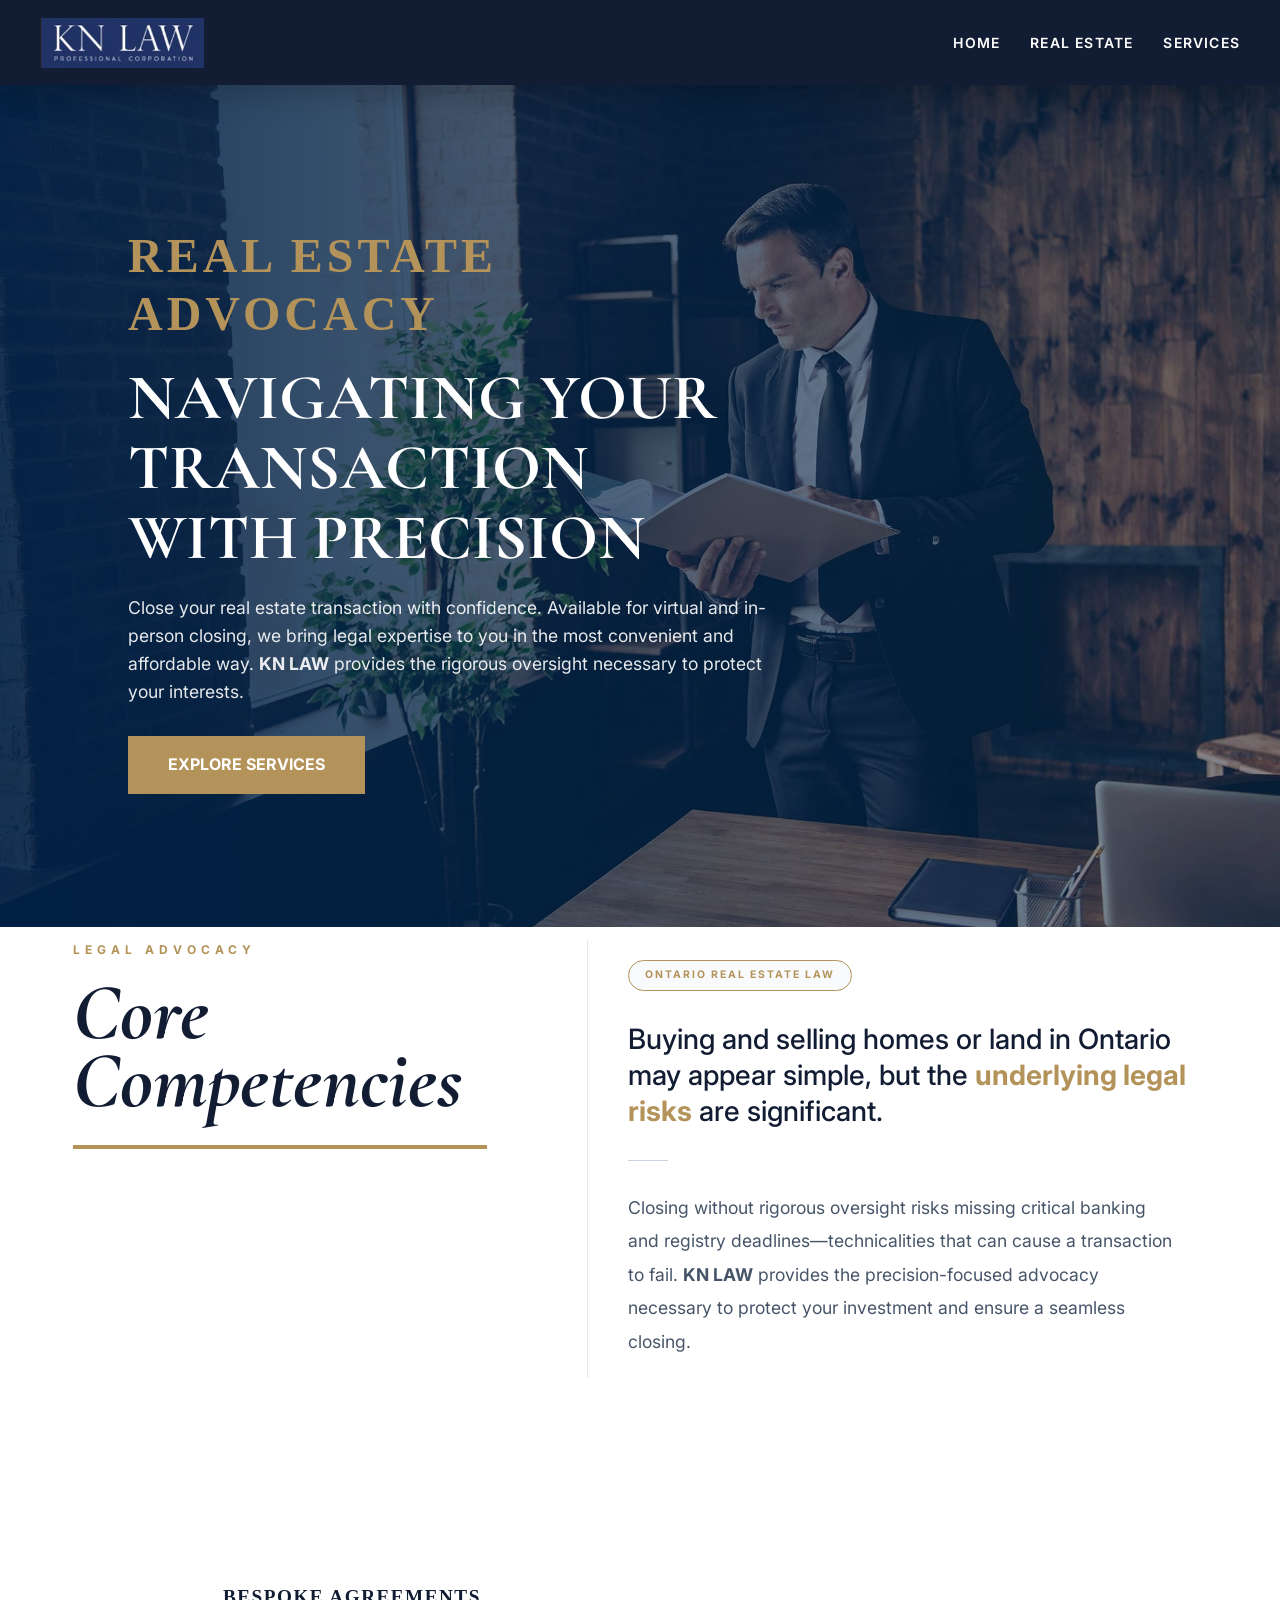
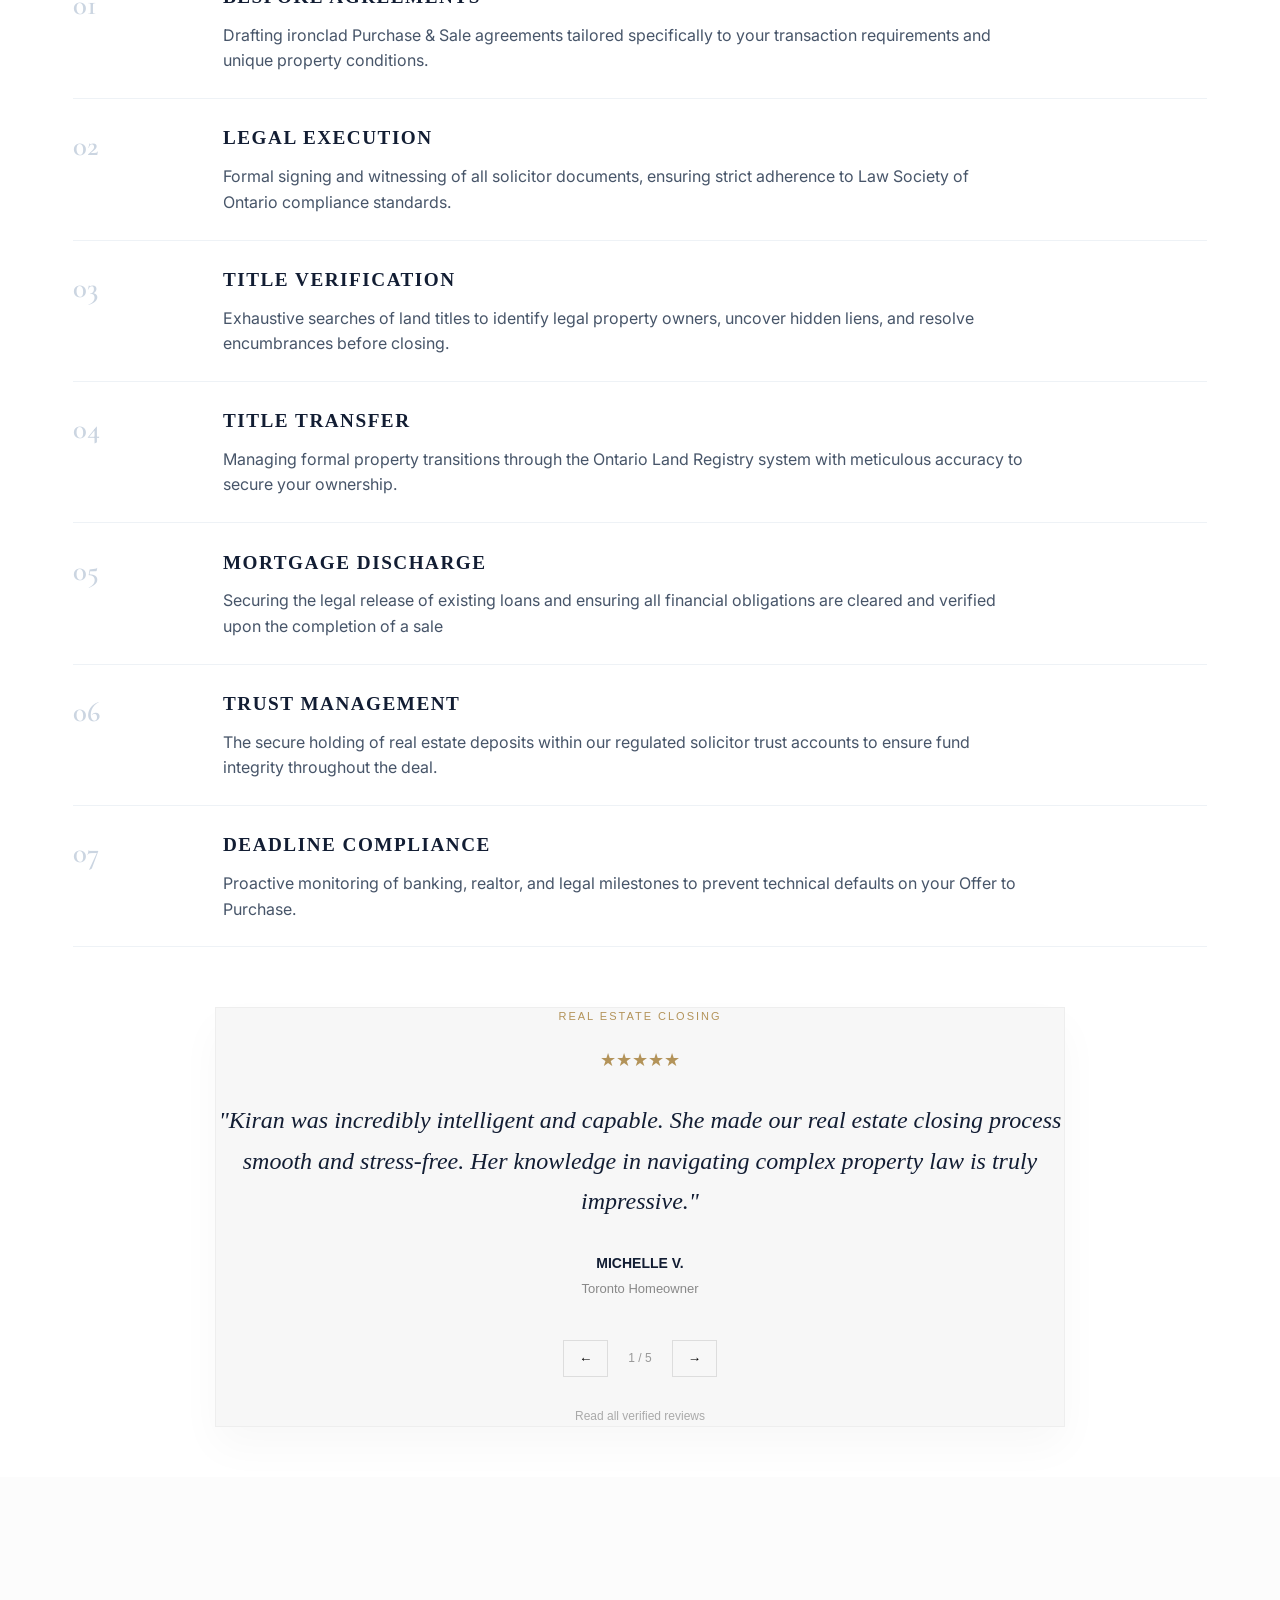
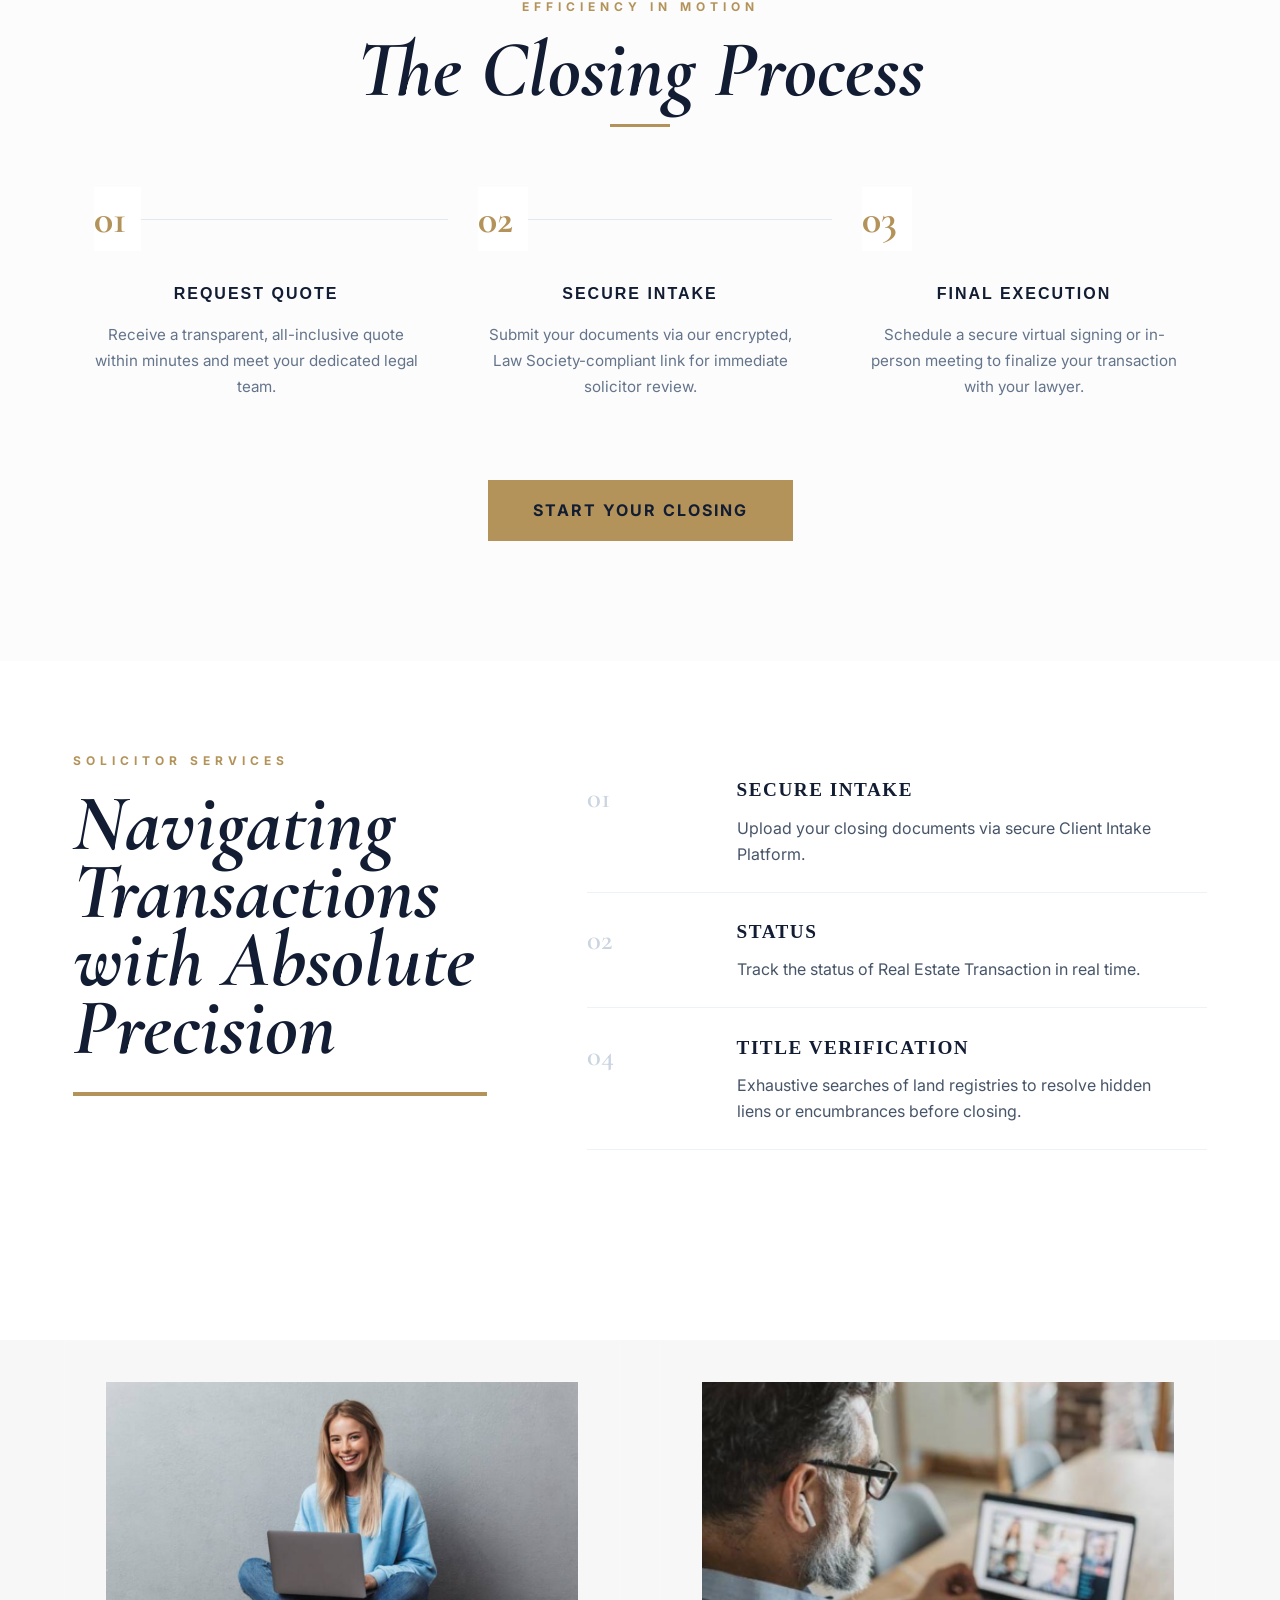
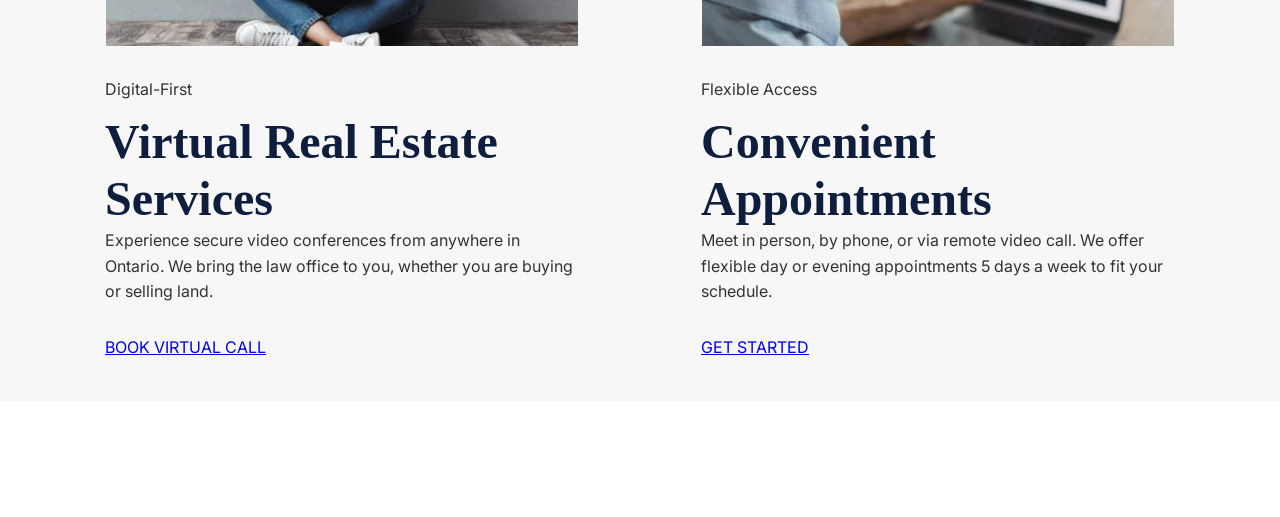
==== commit f3cbb739: "Update realEstate.html" ====
--- a/realEstate.html
+++ b/realEstate.html
@@ -221,10 +221,6 @@
     <a href="https://knlegalservices.com/about-kn-law-real-estate/" class="kn-source-link">
         Read all verified reviews
     </a>
-    <div class="review-verification">
-    <img src="google-logo.png" alt="Google" style="width:20px; vertical-align:middle;">
-    <span>Average Rating: <strong>5.0 / 5.0</strong> based on client feedback.</span>
-    <br>
 </div>
 </section>
 
@@ -353,4 +349,5 @@
 
       <script src="realEstate.js"></script>
    </body>
-</html>+
+</html>
